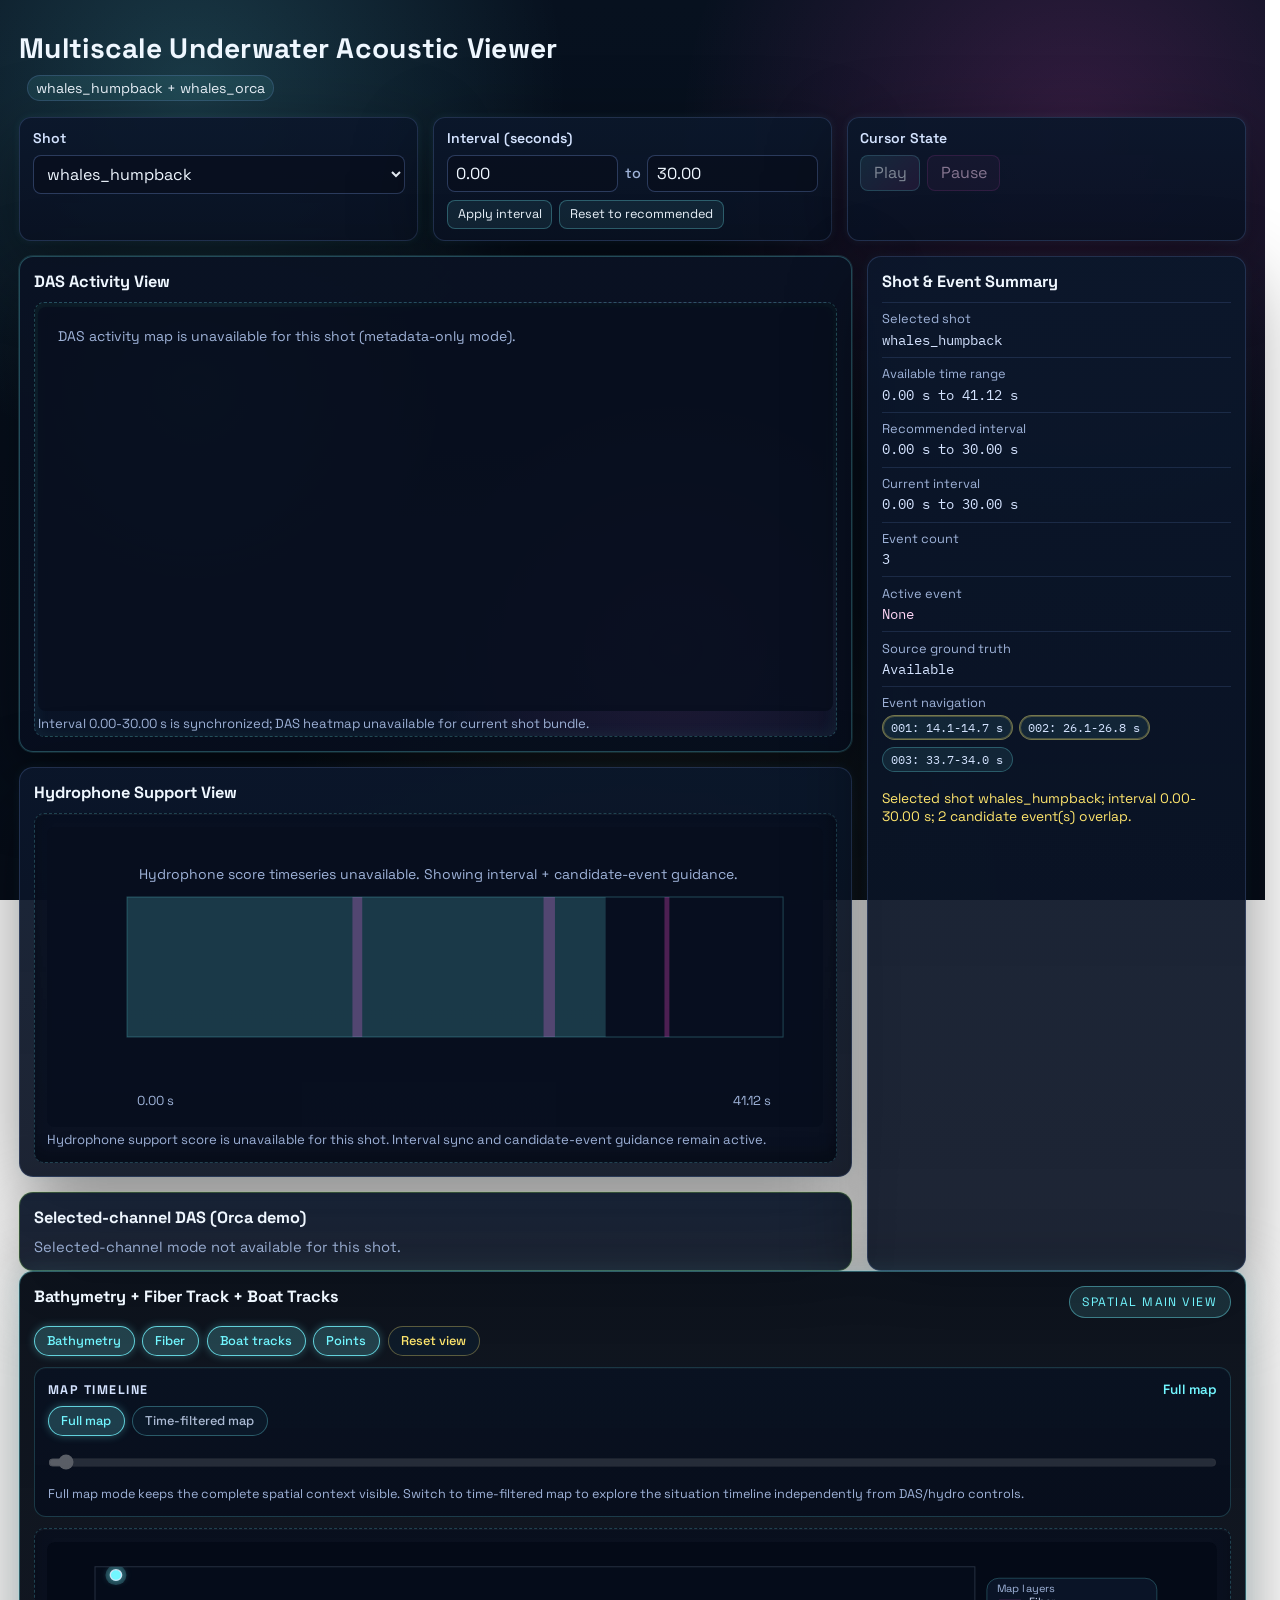
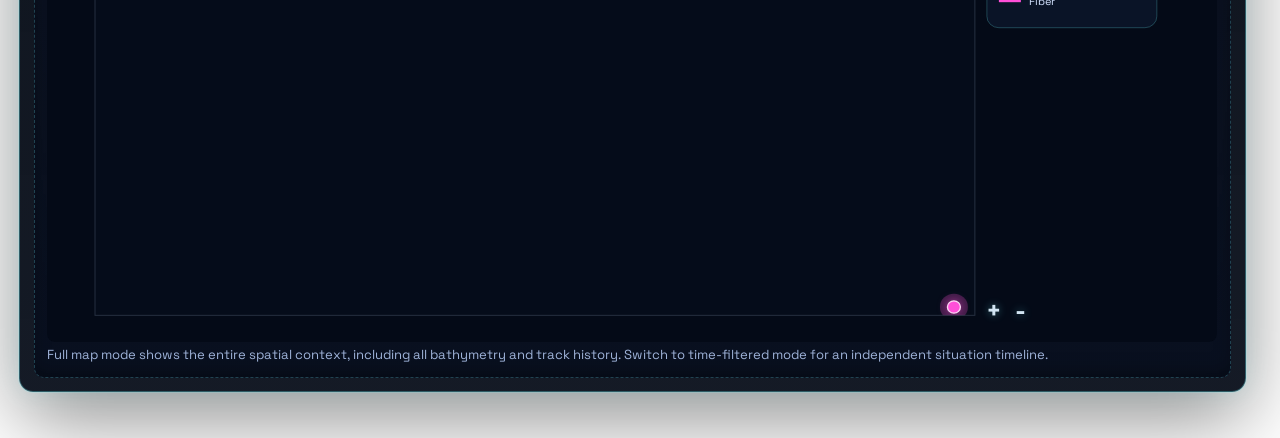
==== site/index.html @ 58e2375d "fixing bugs" ====
<!DOCTYPE html>
<html lang="en">
  <head>
    <meta charset="utf-8" />
    <meta name="viewport" content="width=device-width, initial-scale=1" />
    <title>DASLakeZurich Whales MVP Viewer Skeleton</title>
    <link rel="preconnect" href="https://fonts.googleapis.com" />
    <link rel="preconnect" href="https://fonts.gstatic.com" crossorigin />
    <link
      href="https://fonts.googleapis.com/css2?family=Space+Grotesk:wght@400;500;700&family=IBM+Plex+Mono:wght@400;500&display=swap"
      rel="stylesheet"
    />
    <link rel="stylesheet" href="styles.css" />
  </head>
  <body>
    <div class="bg-orb orb-a"></div>
    <div class="bg-orb orb-b"></div>

    <header class="page-header">
      <h1>Multiscale Underwater Acoustic Viewer</h1>
      <p>
        <span class="subset-pill">whales_humpback + whales_orca</span>
      </p>
    </header>

    <main class="app-shell">
      <section class="control-bar" aria-label="Viewer controls">
        <div class="control-group">
          <label for="shot-select">Shot</label>
          <select id="shot-select" aria-label="Select shot"></select>
        </div>

        <div class="control-group interval-group">
          <label>Interval (seconds)</label>
          <div class="interval-inputs">
            <label for="interval-start" class="sr-only">Interval start</label>
            <input id="interval-start" type="number" step="0.1" min="0" placeholder="Start" />
            <span>to</span>
            <label for="interval-end" class="sr-only">Interval end</label>
            <input id="interval-end" type="number" step="0.1" min="0" placeholder="End" />
          </div>
          <div class="interval-actions">
            <button id="interval-apply" type="button">Apply interval</button>
            <button id="interval-reset" type="button">Reset to recommended</button>
          </div>
        </div>

        <div class="control-group playback-group">
          <label>Cursor State</label>
          <div class="playback-controls">
            <button id="play-btn" type="button">Play</button>
            <button id="pause-btn" type="button">Pause</button>
            <span id="playback-status" class="playback-status">Idle</span>
          </div>
        </div>
      </section>

      <section class="layout-grid" aria-label="Main visualization layout">
        <article class="panel panel-das" aria-labelledby="das-heading">
          <h2 id="das-heading">DAS Activity View</h2>
          <div id="das-view" class="panel-placeholder">
            <canvas id="das-canvas" width="1200" height="420" aria-label="DAS activity heatmap"></canvas>
            <p id="das-caption" class="panel-caption">Waiting for DAS activity data...</p>
          </div>
        </article>

        <article class="panel panel-hydro" aria-labelledby="hydro-heading">
          <h2 id="hydro-heading">Hydrophone Support View</h2>
          <div id="hydrophone-view" class="panel-placeholder">
            <svg id="hydro-svg" viewBox="0 0 1200 300" preserveAspectRatio="none" aria-label="Hydrophone support score"></svg>
            <p id="hydro-caption" class="panel-caption">Waiting for hydrophone support score...</p>
          </div>
        </article>

        <article class="panel panel-selected-channel" aria-labelledby="selch-heading">
          <h2 id="selch-heading">Selected-channel DAS (Orca demo)</h2>
          <p id="selch-unavailable" class="selch-unavailable" hidden>Selected-channel mode not available for this shot.</p>
          <div id="selch-content" class="selch-content">
            <div id="selch-channel-wrap" class="selch-channel-wrap" hidden>
              <label for="selch-channel-select" class="selch-channel-label">Preview column</label>
              <select id="selch-channel-select" aria-label="Orca DAS preview column"></select>
            </div>
            <p id="selch-subtitle" class="selch-subtitle"></p>
            <p class="selch-disclaimer">Band-pass trace is DAS support only — not whale probability.</p>
            <div class="selch-canvases">
              <div class="selch-block">
                <span class="selch-label">Spectrogram (native-rate STFT, dB)</span>
                <canvas id="selch-spec-canvas" width="1200" height="240" aria-label="Selected channel spectrogram"></canvas>
              </div>
              <div class="selch-block">
                <span class="selch-label">Band-pass support score + threshold</span>
                <canvas id="selch-band-canvas" width="1200" height="120" aria-label="Band-pass support score"></canvas>
              </div>
              <div class="selch-block">
                <span class="selch-label">Waveform (median-centered)</span>
                <canvas id="selch-wave-canvas" width="1200" height="100" aria-label="Selected channel waveform"></canvas>
              </div>
            </div>
            <p id="selch-caption" class="panel-caption">Waiting for selected-channel bundle...</p>
          </div>
        </article>

      <aside class="panel panel-sidebar" aria-labelledby="meta-heading">
        <h2 id="meta-heading">Shot & Event Summary</h2>
        <dl class="meta-list">
          <div>
            <dt>Selected shot</dt>
            <dd id="meta-shot">-</dd>
          </div>
          <div>
            <dt>Available time range</dt>
            <dd id="meta-time-range">-</dd>
          </div>
          <div>
            <dt>Recommended interval</dt>
            <dd id="meta-recommended">-</dd>
          </div>
          <div>
            <dt>Current interval</dt>
            <dd id="meta-current-interval">-</dd>
          </div>
          <div>
            <dt>Event count</dt>
            <dd id="meta-event-count">-</dd>
          </div>
          <div>
            <dt>Active event</dt>
            <dd id="meta-active-event">None</dd>
          </div>
          <div>
            <dt>Source ground truth</dt>
            <dd id="meta-ground-truth">-</dd>
          </div>
          <div>
            <dt>Event navigation</dt>
            <dd>
              <div id="event-nav" class="event-nav"></div>
            </dd>
          </div>
        </dl>
        <p id="data-status" class="data-status">
          Loading viewer metadata...
        </p>
      </aside>
    </section>

    <section class="layout-grid map-section" aria-label="Spatial context">
      <article class="panel panel-map" aria-labelledby="map-heading">
        <div class="map-head">
          <div>
            <h2 id="map-heading">Bathymetry + Fiber Track + Boat Tracks</h2>
          </div>
          <span class="map-badge">Spatial Main View</span>
        </div>
        <div class="map-controls" id="map-controls">
          <button class="map-toggle" data-layer="bathymetry" type="button" aria-pressed="true" title="Toggle bathymetry layer">Bathymetry</button>
          <button class="map-toggle" data-layer="fiber" type="button" aria-pressed="true" title="Toggle fiber track">Fiber</button>
          <button class="map-toggle" data-layer="tracks" type="button" aria-pressed="true" title="Toggle boat tracks">Boat tracks</button>
          <button class="map-toggle" data-layer="points" type="button" aria-pressed="true" title="Toggle recorder/source points">Points</button>
          <button class="map-toggle map-toggle-reset" data-action="reset-view" type="button" title="Reset map view">Reset view</button>
        </div>
        <div class="map-time-controls" id="map-time-controls">
          <div class="map-time-head">
            <span class="map-time-label">Map timeline</span>
            <span id="map-time-value" class="map-time-value">Full map</span>
          </div>
          <div class="map-time-buttons">
            <button id="map-mode-full" class="map-toggle" type="button" aria-pressed="true" title="Show the full spatial context">Full map</button>
            <button id="map-mode-time" class="map-toggle" type="button" aria-pressed="false" title="Filter the map by the situation timeline">Time-filtered map</button>
            <button id="map-time-play" class="map-toggle map-toggle-play" type="button" aria-pressed="false" title="Play or pause map timeline">Play timeline</button>
          </div>
          <div class="map-time-slider-row">
            <input id="map-time-slider" type="range" min="0" max="1" step="0.1" value="0" aria-label="Map timeline position" />
          </div>
          <p id="map-time-note" class="map-time-note">Full map mode keeps the complete spatial context visible. Switch to time-filtered map to explore the situation timeline independently from DAS/hydro controls.</p>
        </div>
        <div id="map-view" class="panel-placeholder">
          <div class="map-canvas-wrap">
            <svg id="map-svg" viewBox="0 0 1200 500" preserveAspectRatio="none" aria-label="Spatial context"></svg>
            <div class="map-zoom-controls" aria-label="Map zoom controls">
              <button id="map-zoom-in" class="map-zoom-btn" type="button" title="Zoom in" aria-label="Zoom in">+</button>
              <button id="map-zoom-out" class="map-zoom-btn" type="button" title="Zoom out" aria-label="Zoom out">-</button>
            </div>
          </div>
          <p id="map-caption" class="panel-caption">Waiting for spatial context...</p>
        </div>
      </article>
    </section>
  </main>

  <div id="hover-tooltip" class="hover-tooltip" aria-hidden="true"></div>

  <script src="vendor/fflate.min.js"></script>
  <script src="app.js"></script>
  </body>
</html>
---- site/styles.css ----
:root {
  --bg: #07111f;
  --bg-soft: #0d1830;
  --ink: #eff7ff;
  --ink-dim: #d4e3ff;
  --muted: #9fb3d9;
  --panel-soft: rgba(11, 23, 43, 0.94);
  --panel-das: rgba(10, 18, 35, 0.92);
  --line: rgba(118, 153, 227, 0.22);
  --line-soft: rgba(118, 153, 227, 0.16);
  --purple: #ff4fd8;
  --blue: #72f6ff;
  --cyan: #72f6ff;
  --teal-soft: #9fd8ff;
  --warning: #ffe66d;
  --shadow: 0 26px 80px rgba(0, 0, 0, 0.45);
  --glow-soft: 0 0 8px rgba(255, 79, 216, 0.08);
  --glow-blue: 0 0 8px rgba(114, 246, 255, 0.1);
}

* {
  box-sizing: border-box;
}

html,
body {
  scroll-behavior: smooth;
  height: 100%;
  min-height: 100%;
  margin: 0;
  padding: 0;
  overscroll-behavior-y: none;
  scrollbar-gutter: stable;
  background-color: var(--bg);
  background:
    radial-gradient(circle at 15% 10%, rgba(114, 246, 255, 0.18), transparent 28%),
    radial-gradient(circle at 85% 15%, rgba(255, 79, 216, 0.18), transparent 30%),
    radial-gradient(circle at 50% 100%, rgba(255, 230, 109, 0.08), transparent 34%),
    linear-gradient(180deg, var(--bg) 0%, #060d19 100%);
  background-attachment: fixed;
  background-repeat: no-repeat;
  background-size: cover;
}

body {
  position: relative;
  min-height: 100vh;
  overflow-x: hidden;
  -webkit-overflow-scrolling: touch;
  will-change: scroll-position;
  font-family: "Space Grotesk", "Trebuchet MS", sans-serif;
  color: var(--ink);
  background:
    radial-gradient(circle at 15% 10%, rgba(114, 246, 255, 0.18), transparent 28%),
    radial-gradient(circle at 85% 15%, rgba(255, 79, 216, 0.18), transparent 30%),
    radial-gradient(circle at 50% 100%, rgba(255, 230, 109, 0.08), transparent 34%),
    linear-gradient(180deg, var(--bg) 0%, #060d19 100%);
  background-attachment: fixed;
  background-repeat: no-repeat;
  background-size: cover;
}

.bg-orb {
  display: none;
}

.page-header {
  max-width: 1300px;
  margin: 2rem auto 1rem;
  padding: 0 1.2rem;
}

.page-header h1 {
  margin: 0;
  font-size: clamp(1.5rem, 2.2vw, 2.4rem);
  line-height: 1.15;
  letter-spacing: 0.01em;
}

.page-header p {
  margin: 0.65rem 0 0;
  color: var(--muted);
  font-size: 1rem;
}

.subset-pill {
  display: inline-block;
  margin-left: 0.5rem;
  padding: 0.2rem 0.5rem;
  border-radius: 999px;
  border: 1px solid var(--line);
  color: var(--ink);
  background: rgba(114, 246, 255, 0.09);
  font-size: 0.88rem;
}

.app-shell {
  max-width: 1300px;
  min-height: 100vh;
  margin: 0 auto 1.8rem;
  padding: 0 1.2rem 1rem;
}

.control-bar {
  display: grid;
  grid-template-columns: repeat(3, minmax(0, 1fr));
  gap: 0.9rem;
  margin-bottom: 0.9rem;
}

.control-group {
  background: linear-gradient(180deg, rgba(11, 23, 43, 0.94), rgba(10, 18, 35, 0.92));
  border: 1px solid var(--line);
  border-radius: 12px;
  padding: 0.7rem 0.8rem;
  box-shadow: var(--shadow), 0 0 8px rgba(114, 246, 255, 0.08);
}

.control-group label {
  display: block;
  margin-bottom: 0.45rem;
  color: var(--ink-dim);
  font-size: 0.88rem;
  font-weight: 600;
}

select,
input,
button {
  font: inherit;
}

select,
input {
  width: 100%;
  border: 1px solid rgba(118, 153, 227, 0.32);
  border-radius: 8px;
  padding: 0.45rem 0.55rem;
  background: rgba(8, 15, 31, 0.9);
  color: var(--ink);
}

select:focus,
input:focus,
button:focus-visible {
  outline: none;
  border-color: rgba(114, 246, 255, 0.45);
  box-shadow: 0 0 0 2px rgba(114, 246, 255, 0.1), 0 0 8px rgba(114, 246, 255, 0.1);
}

.interval-inputs {
  display: grid;
  grid-template-columns: 1fr auto 1fr;
  gap: 0.4rem;
  align-items: center;
}

.interval-inputs span {
  color: var(--muted);
  font-size: 0.9rem;
  font-weight: 500;
}

.interval-actions {
  margin-top: 0.48rem;
  display: flex;
  gap: 0.42rem;
  flex-wrap: wrap;
}

.interval-actions button {
  padding: 0.36rem 0.62rem;
  font-size: 0.79rem;
}

.playback-controls {
  display: flex;
  align-items: center;
  gap: 0.45rem;
}

button {
  border: 1px solid rgba(114, 246, 255, 0.28);
  border-radius: 8px;
  background: rgba(114, 246, 255, 0.08);
  color: var(--ink);
  padding: 0.43rem 0.78rem;
  cursor: pointer;
  transition: background-color 0.15s ease, border-color 0.15s ease, box-shadow 0.15s ease;
  transform: translateZ(0);
}

#play-btn {
  background: linear-gradient(135deg, rgba(114, 246, 255, 0.18), rgba(255, 79, 216, 0.16));
  border-color: rgba(114, 246, 255, 0.35);
  color: var(--ink);
}

#play-btn:hover {
  background: linear-gradient(135deg, rgba(114, 246, 255, 0.26), rgba(255, 79, 216, 0.2));
  border-color: rgba(114, 246, 255, 0.48);
  box-shadow: 0 0 8px rgba(114, 246, 255, 0.14);
}

#pause-btn {
  background: rgba(255, 79, 216, 0.08);
  border-color: rgba(255, 79, 216, 0.24);
  color: #ffd6f7;
}

#pause-btn:hover {
  background: rgba(255, 79, 216, 0.14);
  border-color: rgba(255, 79, 216, 0.34);
}

button:disabled {
  cursor: not-allowed;
  opacity: 0.5;
}

.playback-status {
  margin-left: 0.25rem;
  color: var(--muted);
  font-weight: 600;
  font-size: 0.88rem;
}

.layout-grid {
  display: grid;
  gap: 0.95rem;
  grid-template-columns: minmax(0, 2.2fr) minmax(0, 1fr);
  grid-template-rows: auto auto auto;
  grid-template-areas:
    "das sidebar"
    "hydro sidebar"
    "selch sidebar";
}

.panel {
  border: 1px solid var(--line);
  border-radius: 14px;
  background: linear-gradient(180deg, rgba(11, 23, 43, 0.94), rgba(10, 18, 35, 0.92));
  box-shadow: var(--shadow), 0 0 12px rgba(114, 246, 255, 0.06);
  padding: 0.85rem;
  contain: paint;
}

.panel h2 {
  margin: 0;
  font-size: 1.02rem;
  font-weight: 700;
  color: var(--ink);
}

.panel-placeholder {
  margin-top: 0.65rem;
  border: 1px dashed rgba(114, 246, 255, 0.22);
  border-radius: 10px;
  background:
    linear-gradient(180deg, rgba(8, 15, 31, 0.72), rgba(8, 15, 31, 0.85));
  box-shadow: inset 0 1px 0 rgba(239, 247, 255, 0.04), inset 0 -8px 16px rgba(0, 0, 0, 0.25);
  min-height: 140px;
  padding: 0.8rem;
  color: var(--muted);
}

.panel-placeholder canvas,
.panel-placeholder svg {
  display: block;
  width: 100%;
  border-radius: 8px;
  transform: translateZ(0);
}

#das-canvas,
#hydro-svg {
  cursor: crosshair;
}

#das-canvas {
  min-height: 280px;
}

#hydro-svg {
  min-height: 200px;
}

#map-svg {
  position: relative;
  z-index: 1;
  min-height: 400px;
  height: 560px;
  cursor: grab;
  touch-action: none;
  overflow: hidden;
}

#map-view {
  position: relative;
}

.map-canvas-wrap {
  position: relative;
  overflow: hidden;
  border-radius: 8px;
}

#map-svg [data-tooltip-title] {
  transition: filter 120ms ease, stroke-width 120ms ease, r 120ms ease, opacity 120ms ease;
}

#map-svg .map-interactive-line,
#map-svg .map-interactive-point {
  cursor: pointer;
}

#map-svg .map-interactive-line.is-hovered {
  stroke-width: 2.5 !important;
  opacity: 1;
  filter: brightness(1.12);
}

#map-svg .map-interactive-point.is-hovered {
  filter: brightness(1.18) drop-shadow(0 0 5px rgba(190, 236, 255, 0.36));
}

#map-svg .map-point-boatcue {
  transform-box: fill-box;
  transform-origin: center;
  animation: boat-point-pulse 1.35s ease-in-out infinite;
}

#map-svg .map-point-recorder {
  filter: drop-shadow(0 0 4px rgba(114, 246, 255, 0.55));
}

#map-svg .map-point-source {
  filter: drop-shadow(0 0 5px rgba(255, 79, 216, 0.56));
}

#map-svg .map-point-boatcue {
  filter: drop-shadow(0 0 5px rgba(226, 236, 255, 0.5));
}

#map-svg .map-point-selected-channel {
  filter: drop-shadow(0 0 6px rgba(114, 246, 255, 0.72));
}


@keyframes boat-point-pulse {
  0% {
    opacity: 0.8;
    transform: scale(0.94);
    filter: drop-shadow(0 0 0 rgba(255, 255, 255, 0));
  }
  50% {
    opacity: 1;
    transform: scale(1.08);
    filter: drop-shadow(0 0 4px rgba(226, 236, 255, 0.34));
  }
  100% {
    opacity: 0.84;
    transform: scale(0.95);
    filter: drop-shadow(0 0 0 rgba(255, 255, 255, 0));
  }
}

.map-controls {
  display: flex;
  gap: 0.48rem;
  flex-wrap: wrap;
  margin: 0.5rem 0 0.7rem;
}

.map-toggle {
  padding: 0.34rem 0.78rem;
  border: 1px solid rgba(114, 246, 255, 0.3);
  border-radius: 999px;
  background: rgba(14, 31, 48, 0.64);
  color: rgba(212, 227, 255, 0.8);
  font-size: 0.8rem;
  font-weight: 500;
  cursor: pointer;
  transition: background-color 260ms cubic-bezier(0.22, 1, 0.36, 1),
              border-color 260ms cubic-bezier(0.22, 1, 0.36, 1),
              color 260ms cubic-bezier(0.22, 1, 0.36, 1),
              box-shadow 320ms cubic-bezier(0.22, 1, 0.36, 1),
              transform 170ms cubic-bezier(0.22, 1, 0.36, 1);
  will-change: transform, box-shadow;
}

.map-toggle:hover {
  background: rgba(114, 246, 255, 0.15);
  border-color: rgba(114, 246, 255, 0.6);
  box-shadow: 0 0 10px rgba(114, 246, 255, 0.16);
}

.map-toggle[aria-pressed="true"] {
  background: rgba(114, 246, 255, 0.2);
  border-color: rgba(114, 246, 255, 0.8);
  color: #72f6ff;
  box-shadow: 0 0 8px rgba(114, 246, 255, 0.3);
}

.map-toggle:active {
  transform: translateY(0.5px) scale(0.992);
}

.map-toggle-reset {
  border-color: rgba(255, 230, 109, 0.32);
  color: #ffe66d;
}

.map-toggle-reset:hover {
  border-color: rgba(255, 230, 109, 0.55);
  background: rgba(255, 230, 109, 0.12);
}

.map-toggle-play {
  border-color: rgba(156, 255, 87, 0.45);
  color: #d5ffc1;
  background: rgba(156, 255, 87, 0.08);
}

.map-toggle-play:hover {
  border-color: rgba(156, 255, 87, 0.66);
  background: rgba(156, 255, 87, 0.14);
  box-shadow: 0 0 10px rgba(156, 255, 87, 0.16);
}

.map-toggle-play[aria-pressed="true"] {
  border-color: rgba(156, 255, 87, 0.84);
  background: rgba(156, 255, 87, 0.2);
  color: #9cff57;
  box-shadow: 0 0 10px rgba(156, 255, 87, 0.28);
}

.map-time-controls {
  margin: 0.6rem 0 0.7rem;
  padding: 0.78rem 0.82rem 0.72rem;
  border: 1px solid rgba(114, 246, 255, 0.18);
  border-radius: 12px;
  background:
    linear-gradient(180deg, rgba(9, 18, 34, 0.88), rgba(8, 15, 29, 0.94));
  box-shadow: inset 0 1px 0 rgba(239, 247, 255, 0.03);
}

.map-time-head {
  display: flex;
  justify-content: space-between;
  align-items: baseline;
  gap: 0.6rem;
  margin-bottom: 0.55rem;
}

.map-time-label {
  color: var(--ink-dim);
  font-size: 0.78rem;
  font-weight: 700;
  letter-spacing: 0.12em;
  text-transform: uppercase;
}

.map-time-value {
  color: #72f6ff;
  font-size: 0.84rem;
  font-weight: 600;
}

.map-time-buttons {
  display: flex;
  flex-wrap: wrap;
  gap: 0.48rem;
  margin-bottom: 0.55rem;
}

.map-time-slider-row {
  display: flex;
  align-items: center;
}

#map-time-slider {
  width: 100%;
  margin: 0.08rem 0 0;
  accent-color: #72f6ff;
}

#map-time-slider:disabled {
  cursor: not-allowed;
  opacity: 0.42;
}

.map-time-note {
  margin: 0.48rem 0 0;
  color: var(--muted);
  font-size: 0.79rem;
  line-height: 1.42;
}

.map-zoom-controls {
  position: absolute;
  right: calc(100% - var(--map-legend-right, 100%) + 7.8rem);
  bottom: 1.2rem;
  z-index: 5;
  display: flex;
  flex-direction: row;
  align-items: center;
  gap: 0.08rem;
  margin: 0;
}

.map-zoom-btn {
  display: inline-flex;
  align-items: center;
  justify-content: center;
  width: 1.55rem;
  min-width: 1.55rem;
  height: 1.55rem;
  border: 0;
  background: transparent;
  color: rgba(223, 241, 255, 0.94);
  font-size: 1.58rem;
  font-weight: 700;
  line-height: 1;
  cursor: pointer;
  padding: 0;
  text-shadow: 0 0 8px rgba(114, 246, 255, 0.42);
  transition: color 140ms ease, transform 120ms ease, text-shadow 140ms ease;
}

.map-zoom-btn:hover {
  color: #72f6ff;
  text-shadow: 0 0 10px rgba(114, 246, 255, 0.66);
}

.map-zoom-btn:active {
  transform: scale(0.92);
}

.map-zoom-btn:focus-visible {
  outline: 1px dashed rgba(114, 246, 255, 0.7);
  outline-offset: 3px;
}

.panel-caption {
  margin: 0.28rem 0 0;
  color: var(--muted);
  font-size: 0.82rem;
  line-height: 1.35;
}

.hover-tooltip {
  position: fixed;
  z-index: 20;
  min-width: 180px;
  max-width: 260px;
  padding: 0.65rem 0.75rem;
  border-radius: 12px;
  border: 1px solid rgba(114, 246, 255, 0.28);
  background: rgba(7, 17, 31, 0.96);
  color: var(--ink);
  box-shadow: var(--shadow);
  pointer-events: none;
  opacity: 0;
  transform: translateY(4px);
  transition: opacity 120ms ease, transform 120ms ease;
}

.hover-tooltip.visible {
  opacity: 1;
  transform: translateY(0);
}

.hover-tooltip .title {
  margin: 0 0 0.35rem;
  color: var(--blue);
  font-size: 0.72rem;
  letter-spacing: 0.12em;
  text-transform: uppercase;
}

.hover-tooltip .body {
  margin: 0;
  color: var(--ink-dim);
  font-size: 0.82rem;
  line-height: 1.4;
  letter-spacing: 0.01em;
}

.panel-das {
  grid-area: das;
  display: flex;
  flex-direction: column;
  height: 100%;
  background: linear-gradient(180deg, rgba(10, 18, 35, 0.95), rgba(8, 15, 31, 0.95));
  border-color: rgba(114, 246, 255, 0.26);
  box-shadow: 0 0 0 1px rgba(114, 246, 255, 0.12), var(--shadow);
}

.panel-das h2 {
  color: var(--ink);
}

.panel-das .panel-placeholder {
  margin-top: 0.65rem;
  flex: 1;
  display: flex;
  flex-direction: column;
  border-color: rgba(114, 246, 255, 0.26);
  background:
    radial-gradient(circle at 20% 20%, rgba(114, 246, 255, 0.09), transparent 34%),
    radial-gradient(circle at 80% 80%, rgba(255, 79, 216, 0.09), transparent 34%),
    linear-gradient(180deg, #050c18 0%, #0b1528 100%);
  color: var(--ink-dim);
  box-shadow: inset 0 0 16px rgba(114, 246, 255, 0.08);
  padding: 0.22rem;
  min-height: 0;
}

#das-canvas {
  display: block;
  width: 100%;
  flex: none;
  min-height: 280px;
  height: 404px;
}

#hydro-svg {
  height: 300px;
}

#map-svg {
  height: 320px;
}

.panel-hydro {
  grid-area: hydro;
  background: linear-gradient(180deg, rgba(11, 23, 43, 0.94), rgba(10, 18, 35, 0.92));
}

.panel-selected-channel {
  grid-area: selch;
  background: linear-gradient(180deg, rgba(11, 23, 43, 0.94), rgba(10, 18, 35, 0.92));
  border-color: rgba(156, 255, 87, 0.22);
  box-shadow: 0 0 0 1px rgba(156, 255, 87, 0.1), var(--shadow);
}

.panel-selected-channel h2 {
  color: var(--ink);
}

.selch-unavailable {
  margin: 0.65rem 0 0;
  color: var(--muted);
  font-size: 0.92rem;
}

.selch-subtitle {
  margin: 0.35rem 0 0.25rem;
  color: var(--ink-dim);
  font-size: 0.86rem;
  line-height: 1.35;
}

.selch-disclaimer {
  margin: 0 0 0.5rem;
  color: var(--warning);
  font-size: 0.78rem;
  line-height: 1.35;
}

.selch-channel-wrap {
  display: flex;
  flex-wrap: wrap;
  align-items: center;
  gap: 0.5rem 0.75rem;
  margin: 0 0 0.45rem;
}

.selch-channel-label {
  font-size: 0.8rem;
  color: var(--muted);
  font-weight: 600;
}

#selch-channel-select {
  min-width: 11rem;
  padding: 0.35rem 0.5rem;
  border-radius: 8px;
  border: 1px solid rgba(114, 246, 255, 0.28);
  background: rgba(8, 15, 31, 0.85);
  color: var(--ink);
  font-family: inherit;
  font-size: 0.88rem;
}

.selch-canvases {
  display: flex;
  flex-direction: column;
  gap: 0.55rem;
  margin-top: 0.35rem;
}

.selch-block {
  display: flex;
  flex-direction: column;
  gap: 0.25rem;
}

.selch-label {
  font-size: 0.72rem;
  text-transform: uppercase;
  letter-spacing: 0.1em;
  color: var(--muted);
}

#selch-spec-canvas,
#selch-band-canvas,
#selch-wave-canvas {
  display: block;
  width: 100%;
  border-radius: 8px;
  cursor: crosshair;
  background: rgba(8, 15, 31, 0.55);
}

#selch-spec-canvas {
  min-height: 200px;
  height: 240px;
}

#selch-band-canvas {
  min-height: 100px;
  height: 120px;
}

#selch-wave-canvas {
  min-height: 80px;
  height: 100px;
}

.map-section {
  grid-column: 1 / -1;
  grid-template-columns: 1fr;
  grid-template-areas: "map";
}

.panel-map {
  grid-area: map;
  background: linear-gradient(180deg, rgba(4, 10, 20, 0.96), rgba(6, 12, 24, 0.94));
  border-color: rgba(114, 246, 255, 0.32);
  box-shadow: 0 0 0 1px rgba(114, 246, 255, 0.16), 
              0 0 24px rgba(114, 246, 255, 0.12),
              var(--shadow);
}

.map-head {
  display: flex;
  justify-content: space-between;
  align-items: flex-start;
  gap: 0.8rem;
}

.panel-map h2 {
  margin: 0;
}

.map-subtitle {
  margin: 0.35rem 0 0;
  color: var(--muted);
  font-size: 0.9rem;
}

.map-badge {
  align-self: center;
  font-size: 0.76rem;
  text-transform: uppercase;
  letter-spacing: 0.12em;
  color: #72f6ff;
  border: 1px solid rgba(114, 246, 255, 0.4);
  border-radius: 999px;
  padding: 0.45rem 0.8rem;
  background: rgba(114, 246, 255, 0.12);
}

.map-caption-secondary {
  margin: 0.42rem 0 0;
  color: var(--muted);
  font-size: 0.82rem;
  line-height: 1.35;
}

.panel-sidebar {
  grid-area: sidebar;
  background: linear-gradient(180deg, rgba(11, 23, 43, 0.94), rgba(10, 18, 35, 0.92));
}

.meta-list {
  margin: 0.65rem 0 0;
}

.meta-list > div {
  border-top: 1px solid var(--line-soft);
  padding: 0.45rem 0;
}

.meta-list dt {
  color: var(--muted);
  font-size: 0.8rem;
  margin-bottom: 0.22rem;
}

.meta-list dd {
  margin: 0;
  font-family: "IBM Plex Mono", monospace;
  font-size: 0.88rem;
  line-height: 1.35;
  color: var(--ink-dim);
}

#meta-active-event {
  color: #ffd6f7;
}

.placeholder-note {
  color: var(--muted);
  font-family: "Space Grotesk", "Trebuchet MS", sans-serif;
}

.event-nav {
  display: flex;
  flex-wrap: wrap;
  gap: 0.4rem;
  margin-top: 0.15rem;
}

.event-chip {
  border: 1px solid rgba(114, 246, 255, 0.26);
  border-radius: 999px;
  background: rgba(114, 246, 255, 0.08);
  color: var(--ink-dim);
  font-family: "IBM Plex Mono", monospace;
  font-size: 0.75rem;
  padding: 0.22rem 0.52rem;
  cursor: pointer;
  transition: transform 120ms ease, border-color 120ms ease, background-color 120ms ease;
  will-change: transform;
}

.event-chip:hover {
  border-color: rgba(114, 246, 255, 0.5);
  transform: translateY(-1px);
  background: rgba(114, 246, 255, 0.12);
}

.event-chip.active {
  background: rgba(255, 79, 216, 0.14);
  border-color: rgba(255, 79, 216, 0.42);
  color: #ffd6f7;
}

.event-chip.in-interval {
  border-color: rgba(255, 230, 109, 0.42);
  box-shadow: inset 0 0 0 1px rgba(255, 230, 109, 0.24);
}

.data-status {
  margin: 0.65rem 0 0;
  color: var(--warning);
  font-size: 0.86rem;
}

.sr-only {
  position: absolute;
  width: 1px;
  height: 1px;
  padding: 0;
  margin: -1px;
  overflow: hidden;
  clip: rect(0, 0, 0, 0);
  white-space: nowrap;
  border: 0;
}

@media (max-width: 980px) {
  .control-bar {
    grid-template-columns: 1fr;
  }

  .layout-grid {
    grid-template-columns: 1fr;
    grid-template-areas:
      "das"
      "hydro"
      "selch"
      "sidebar";
  }

  .map-section {
    grid-template-columns: 1fr;
    grid-template-areas: "map";
  }

  .panel-das .panel-placeholder {
    min-height: 240px;
  }

  #das-canvas {
    height: 320px;
  }

  #hydro-svg,
  #map-svg {
    height: 300px;
  }

  .map-head {
    flex-direction: column;
    align-items: flex-start;
  }

  .map-time-head {
    flex-direction: column;
    align-items: flex-start;
  }

  .playback-controls {
    flex-wrap: wrap;
  }
}
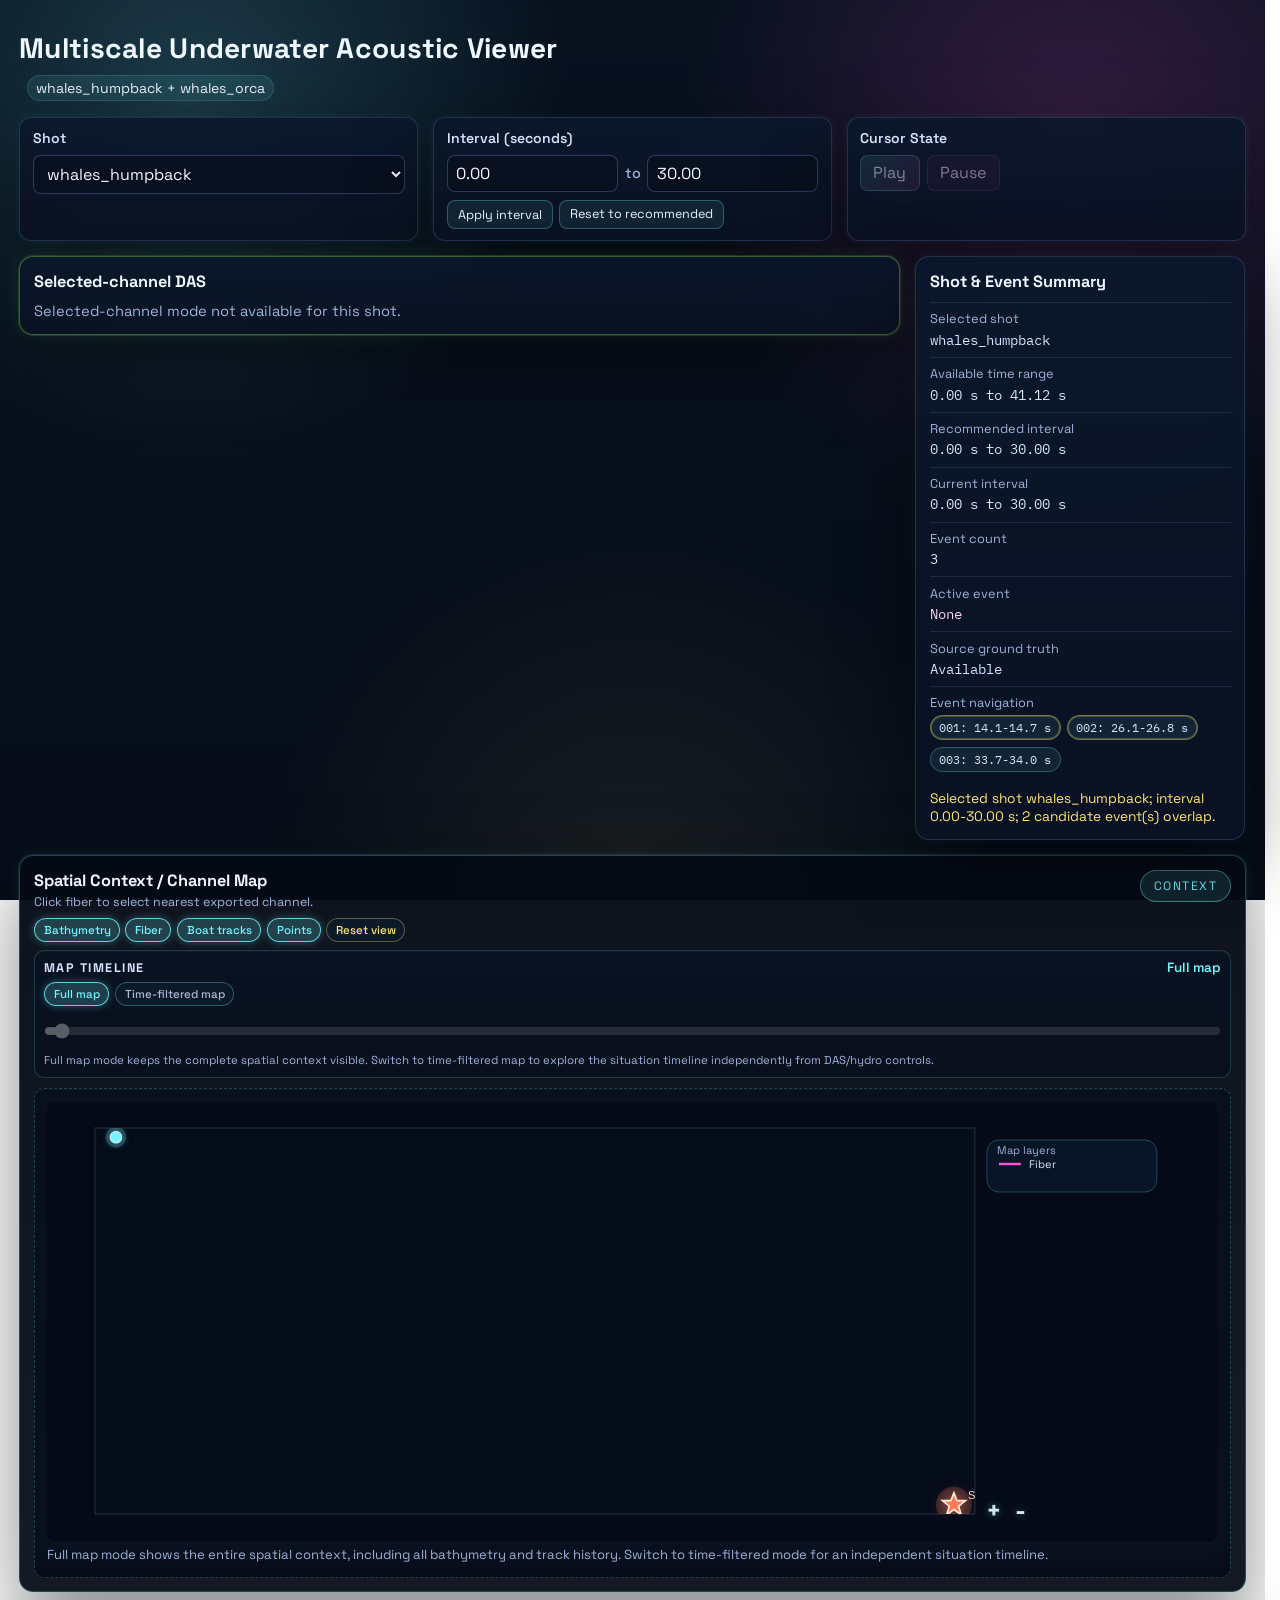
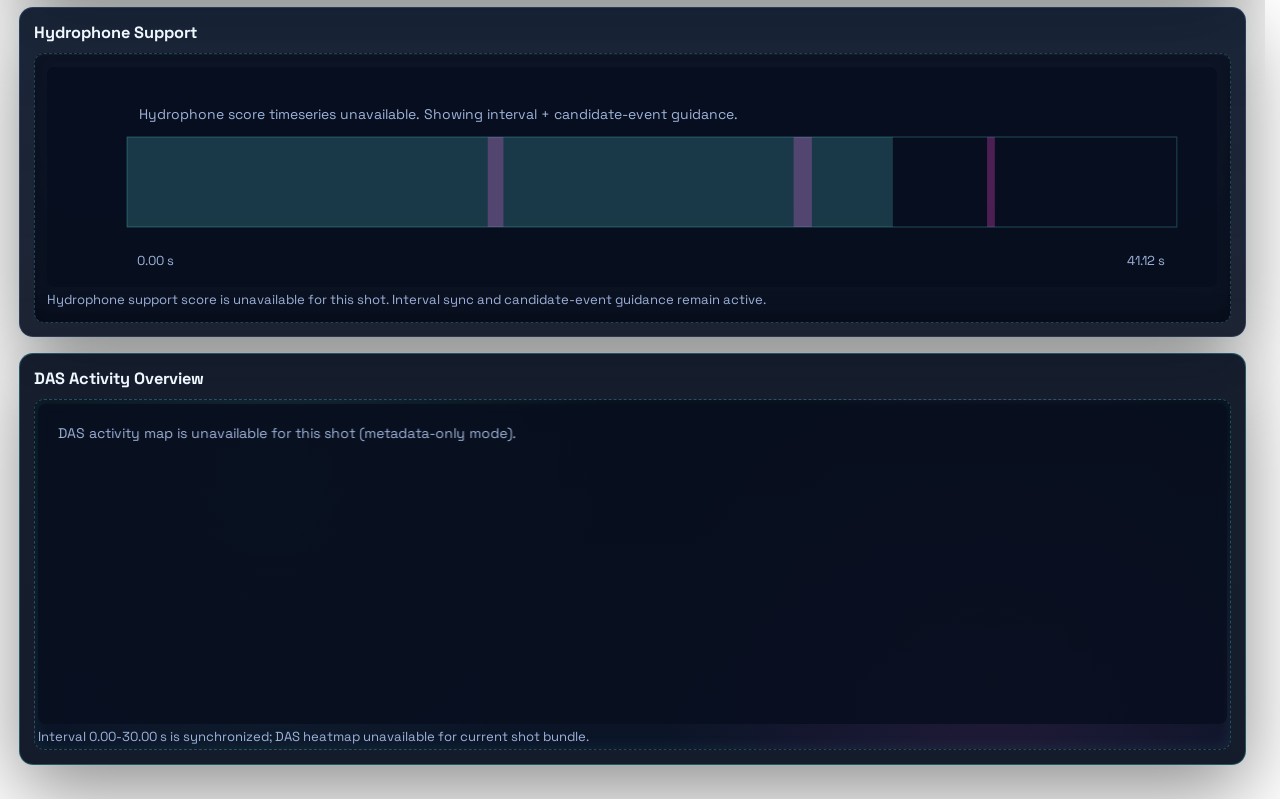
==== commit 1975492e: "feat(map-ui): add interactive fiber channel selection" ====
--- a/site/index.html
+++ b/site/index.html
@@ -56,32 +56,19 @@
       </section>
 
       <section class="layout-grid" aria-label="Main visualization layout">
-        <article class="panel panel-das" aria-labelledby="das-heading">
-          <h2 id="das-heading">DAS Activity View</h2>
-          <div id="das-view" class="panel-placeholder">
-            <canvas id="das-canvas" width="1200" height="420" aria-label="DAS activity heatmap"></canvas>
-            <p id="das-caption" class="panel-caption">Waiting for DAS activity data...</p>
-          </div>
-        </article>
-
-        <article class="panel panel-hydro" aria-labelledby="hydro-heading">
-          <h2 id="hydro-heading">Hydrophone Support View</h2>
-          <div id="hydrophone-view" class="panel-placeholder">
-            <svg id="hydro-svg" viewBox="0 0 1200 300" preserveAspectRatio="none" aria-label="Hydrophone support score"></svg>
-            <p id="hydro-caption" class="panel-caption">Waiting for hydrophone support score...</p>
-          </div>
-        </article>
-
         <article class="panel panel-selected-channel" aria-labelledby="selch-heading">
-          <h2 id="selch-heading">Selected-channel DAS (Orca demo)</h2>
+          <h2 id="selch-heading">Selected-channel DAS</h2>
           <p id="selch-unavailable" class="selch-unavailable" hidden>Selected-channel mode not available for this shot.</p>
           <div id="selch-content" class="selch-content">
             <div id="selch-channel-wrap" class="selch-channel-wrap" hidden>
               <label for="selch-channel-select" class="selch-channel-label">Preview column</label>
-              <select id="selch-channel-select" aria-label="Orca DAS preview column"></select>
+              <select id="selch-channel-select" aria-label="DAS preview column"></select>
             </div>
             <p id="selch-subtitle" class="selch-subtitle"></p>
-            <p class="selch-disclaimer">Band-pass trace is DAS support only — not whale probability.</p>
+            <p class="selch-disclaimer">
+              This panel shows one DAS channel. Bright spectrogram streaks and green pulse bars are channel-level DAS pulses.
+              Hydrophone candidate intervals are shown as purple regions.
+            </p>
             <div class="selch-canvases">
               <div class="selch-block">
                 <span class="selch-label">Spectrogram (native-rate STFT, dB)</span>
@@ -91,6 +78,10 @@
                 <span class="selch-label">Band-pass support score + threshold</span>
                 <canvas id="selch-band-canvas" width="1200" height="120" aria-label="Band-pass support score"></canvas>
               </div>
+              <div class="selch-block selch-pulse-block">
+                <span class="selch-label">DAS signal-present timeline</span>
+                <canvas id="selch-pulse-canvas" width="1200" height="56" aria-label="DAS signal-present timeline"></canvas>
+              </div>
               <div class="selch-block">
                 <span class="selch-label">Waveform (median-centered)</span>
                 <canvas id="selch-wave-canvas" width="1200" height="100" aria-label="Selected channel waveform"></canvas>
@@ -100,92 +91,107 @@
           </div>
         </article>
 
-      <aside class="panel panel-sidebar" aria-labelledby="meta-heading">
-        <h2 id="meta-heading">Shot & Event Summary</h2>
-        <dl class="meta-list">
-          <div>
-            <dt>Selected shot</dt>
-            <dd id="meta-shot">-</dd>
-          </div>
-          <div>
-            <dt>Available time range</dt>
-            <dd id="meta-time-range">-</dd>
-          </div>
-          <div>
-            <dt>Recommended interval</dt>
-            <dd id="meta-recommended">-</dd>
-          </div>
-          <div>
-            <dt>Current interval</dt>
-            <dd id="meta-current-interval">-</dd>
-          </div>
-          <div>
-            <dt>Event count</dt>
-            <dd id="meta-event-count">-</dd>
-          </div>
-          <div>
-            <dt>Active event</dt>
-            <dd id="meta-active-event">None</dd>
-          </div>
-          <div>
-            <dt>Source ground truth</dt>
-            <dd id="meta-ground-truth">-</dd>
-          </div>
-          <div>
-            <dt>Event navigation</dt>
-            <dd>
-              <div id="event-nav" class="event-nav"></div>
-            </dd>
-          </div>
-        </dl>
-        <p id="data-status" class="data-status">
-          Loading viewer metadata...
-        </p>
-      </aside>
-    </section>
-
-    <section class="layout-grid map-section" aria-label="Spatial context">
-      <article class="panel panel-map" aria-labelledby="map-heading">
-        <div class="map-head">
-          <div>
-            <h2 id="map-heading">Bathymetry + Fiber Track + Boat Tracks</h2>
-          </div>
-          <span class="map-badge">Spatial Main View</span>
-        </div>
-        <div class="map-controls" id="map-controls">
-          <button class="map-toggle" data-layer="bathymetry" type="button" aria-pressed="true" title="Toggle bathymetry layer">Bathymetry</button>
-          <button class="map-toggle" data-layer="fiber" type="button" aria-pressed="true" title="Toggle fiber track">Fiber</button>
-          <button class="map-toggle" data-layer="tracks" type="button" aria-pressed="true" title="Toggle boat tracks">Boat tracks</button>
-          <button class="map-toggle" data-layer="points" type="button" aria-pressed="true" title="Toggle recorder/source points">Points</button>
-          <button class="map-toggle map-toggle-reset" data-action="reset-view" type="button" title="Reset map view">Reset view</button>
-        </div>
-        <div class="map-time-controls" id="map-time-controls">
-          <div class="map-time-head">
-            <span class="map-time-label">Map timeline</span>
-            <span id="map-time-value" class="map-time-value">Full map</span>
-          </div>
-          <div class="map-time-buttons">
-            <button id="map-mode-full" class="map-toggle" type="button" aria-pressed="true" title="Show the full spatial context">Full map</button>
-            <button id="map-mode-time" class="map-toggle" type="button" aria-pressed="false" title="Filter the map by the situation timeline">Time-filtered map</button>
-            <button id="map-time-play" class="map-toggle map-toggle-play" type="button" aria-pressed="false" title="Play or pause map timeline">Play timeline</button>
-          </div>
-          <div class="map-time-slider-row">
-            <input id="map-time-slider" type="range" min="0" max="1" step="0.1" value="0" aria-label="Map timeline position" />
-          </div>
-          <p id="map-time-note" class="map-time-note">Full map mode keeps the complete spatial context visible. Switch to time-filtered map to explore the situation timeline independently from DAS/hydro controls.</p>
-        </div>
-        <div id="map-view" class="panel-placeholder">
-          <div class="map-canvas-wrap">
-            <svg id="map-svg" viewBox="0 0 1200 500" preserveAspectRatio="none" aria-label="Spatial context"></svg>
-            <div class="map-zoom-controls" aria-label="Map zoom controls">
-              <button id="map-zoom-in" class="map-zoom-btn" type="button" title="Zoom in" aria-label="Zoom in">+</button>
-              <button id="map-zoom-out" class="map-zoom-btn" type="button" title="Zoom out" aria-label="Zoom out">-</button>
-            </div>
-          </div>
-          <p id="map-caption" class="panel-caption">Waiting for spatial context...</p>
-        </div>
-      </article>
-    </section>
+        <article class="panel panel-map" aria-labelledby="map-heading">
+          <div class="map-head">
+            <div>
+              <h2 id="map-heading">Spatial Context / Channel Map</h2>
+              <p class="map-subtitle">Click fiber to select nearest exported channel.</p>
+            </div>
+            <span class="map-badge">Context</span>
+          </div>
+          <div class="map-controls" id="map-controls">
+            <button class="map-toggle" data-layer="bathymetry" type="button" aria-pressed="true" title="Toggle bathymetry layer">Bathymetry</button>
+            <button class="map-toggle" data-layer="fiber" type="button" aria-pressed="true" title="Toggle fiber track">Fiber</button>
+            <button class="map-toggle" data-layer="tracks" type="button" aria-pressed="true" title="Toggle boat tracks">Boat tracks</button>
+            <button class="map-toggle" data-layer="points" type="button" aria-pressed="true" title="Toggle recorder/source points">Points</button>
+            <button class="map-toggle map-toggle-reset" data-action="reset-view" type="button" title="Reset map view">Reset view</button>
+          </div>
+          <div class="map-time-controls" id="map-time-controls">
+            <div class="map-time-head">
+              <span class="map-time-label">Map timeline</span>
+              <span id="map-time-value" class="map-time-value">Full map</span>
+            </div>
+            <div class="map-time-buttons">
+              <button id="map-mode-full" class="map-toggle" type="button" aria-pressed="true" title="Show the full spatial context">Full map</button>
+              <button id="map-mode-time" class="map-toggle" type="button" aria-pressed="false" title="Filter the map by the situation timeline">Time-filtered map</button>
+              <button id="map-time-play" class="map-toggle map-toggle-play" type="button" aria-pressed="false" title="Play or pause map timeline">Play timeline</button>
+            </div>
+            <div class="map-time-slider-row">
+              <input id="map-time-slider" type="range" min="0" max="1" step="0.1" value="0" aria-label="Map timeline position" />
+            </div>
+            <p id="map-time-note" class="map-time-note">Full map mode keeps complete spatial context visible.</p>
+          </div>
+          <div id="map-view" class="panel-placeholder">
+            <div class="map-canvas-wrap">
+              <svg id="map-svg" viewBox="0 0 1200 500" preserveAspectRatio="none" aria-label="Spatial context"></svg>
+              <div class="map-zoom-controls" aria-label="Map zoom controls">
+                <button id="map-zoom-in" class="map-zoom-btn" type="button" title="Zoom in" aria-label="Zoom in">+</button>
+                <button id="map-zoom-out" class="map-zoom-btn" type="button" title="Zoom out" aria-label="Zoom out">-</button>
+              </div>
+            </div>
+            <p id="map-caption" class="panel-caption">Waiting for spatial context...</p>
+          </div>
+        </article>
+
+        <article class="panel panel-hydro" aria-labelledby="hydro-heading">
+          <h2 id="hydro-heading">Hydrophone Support</h2>
+          <div id="hydrophone-view" class="panel-placeholder">
+            <svg id="hydro-svg" viewBox="0 0 1200 300" preserveAspectRatio="none" aria-label="Hydrophone support score"></svg>
+            <p id="hydro-caption" class="panel-caption">Waiting for hydrophone support score...</p>
+          </div>
+        </article>
+
+        <article class="panel panel-das" aria-labelledby="das-heading">
+          <h2 id="das-heading">DAS Activity Overview</h2>
+          <div id="das-view" class="panel-placeholder">
+            <canvas id="das-canvas" width="1200" height="420" aria-label="DAS activity overview heatmap"></canvas>
+            <p id="das-caption" class="panel-caption">Waiting for DAS activity context layer...</p>
+          </div>
+        </article>
+
+        <aside class="panel panel-sidebar" aria-labelledby="meta-heading">
+          <h2 id="meta-heading">Shot & Event Summary</h2>
+          <dl class="meta-list">
+            <div>
+              <dt>Selected shot</dt>
+              <dd id="meta-shot">-</dd>
+            </div>
+            <div>
+              <dt>Available time range</dt>
+              <dd id="meta-time-range">-</dd>
+            </div>
+            <div>
+              <dt>Recommended interval</dt>
+              <dd id="meta-recommended">-</dd>
+            </div>
+            <div>
+              <dt>Current interval</dt>
+              <dd id="meta-current-interval">-</dd>
+            </div>
+            <div>
+              <dt>Event count</dt>
+              <dd id="meta-event-count">-</dd>
+            </div>
+            <div>
+              <dt>Active event</dt>
+              <dd id="meta-active-event">None</dd>
+            </div>
+            <div>
+              <dt>Source ground truth</dt>
+              <dd id="meta-ground-truth">-</dd>
+            </div>
+            <div>
+              <dt>Event navigation</dt>
+              <dd>
+                <div id="event-nav" class="event-nav"></div>
+              </dd>
+            </div>
+          </dl>
+          <p id="data-status" class="data-status">
+            Loading viewer metadata...
+          </p>
+        </aside>
+      </section>
   </main>
 
   <div id="hover-tooltip" class="hover-tooltip" aria-hidden="true"></div>
--- a/site/styles.css
+++ b/site/styles.css
@@ -228,12 +228,13 @@
 .layout-grid {
   display: grid;
   gap: 0.95rem;
-  grid-template-columns: minmax(0, 2.2fr) minmax(0, 1fr);
-  grid-template-rows: auto auto auto;
+  grid-template-columns: minmax(0, 2.4fr) minmax(18rem, 0.9fr);
   grid-template-areas:
-    "das sidebar"
-    "hydro sidebar"
-    "selch sidebar";
+    "selch sidebar"
+    "map map"
+    "hydro hydro"
+    "das das";
+  align-items: start;
 }
 
 .panel {
@@ -335,7 +336,7 @@
 }
 
 #map-svg .map-point-source {
-  filter: drop-shadow(0 0 5px rgba(255, 79, 216, 0.56));
+  filter: drop-shadow(0 0 7px rgba(255, 122, 89, 0.72));
 }
 
 #map-svg .map-point-boatcue {
@@ -343,7 +344,79 @@
 }
 
 #map-svg .map-point-selected-channel {
-  filter: drop-shadow(0 0 6px rgba(114, 246, 255, 0.72));
+  filter: drop-shadow(0 0 10px rgba(255, 107, 129, 0.58));
+}
+
+#map-svg .map-point-selected-channel-glow,
+#map-svg .map-point-selected-channel-ring,
+#map-svg .map-point-selected-channel-center {
+  pointer-events: none;
+}
+
+#map-svg .map-point-selected-channel-glow {
+  transform-box: fill-box;
+  transform-origin: center;
+  animation: selected-channel-glow-pulse 2.2s ease-in-out infinite;
+  filter: drop-shadow(0 0 8px rgba(255, 107, 129, 0.26));
+}
+
+#map-svg .map-point-selected-channel-ring {
+  transform-box: fill-box;
+  transform-origin: center;
+  animation: selected-channel-ring-pulse 2.2s ease-in-out infinite;
+  filter: drop-shadow(0 0 4px rgba(255, 107, 129, 0.22));
+}
+
+#map-svg .map-point-selected-channel-center {
+  transform-box: fill-box;
+  transform-origin: center;
+  animation: selected-channel-center-pulse 2.2s ease-in-out infinite;
+  filter: drop-shadow(0 0 3px rgba(255, 107, 129, 0.18));
+}
+
+@keyframes selected-channel-glow-pulse {
+  0% {
+    opacity: 0.12;
+    transform: scale(0.94);
+  }
+  45% {
+    opacity: 0.22;
+    transform: scale(1.12);
+  }
+  100% {
+    opacity: 0.12;
+    transform: scale(0.98);
+  }
+}
+
+@keyframes selected-channel-ring-pulse {
+  0% {
+    opacity: 0.92;
+    transform: scale(0.98);
+  }
+  45% {
+    opacity: 1;
+    transform: scale(1.05);
+  }
+  100% {
+    opacity: 0.92;
+    transform: scale(0.99);
+  }
+}
+
+@keyframes selected-channel-center-pulse {
+  0% {
+    opacity: 0.92;
+    transform: scale(0.95);
+  }
+  45% {
+    opacity: 1;
+    transform: scale(1.12);
+  }
+  100% {
+    opacity: 0.92;
+    transform: scale(0.98);
+  }
 }
 
 
@@ -579,6 +652,14 @@
   text-transform: uppercase;
 }
 
+.hover-tooltip.tooltip-selected-channel {
+  border-color: rgba(255, 107, 129, 0.3);
+}
+
+.hover-tooltip.tooltip-selected-channel .title {
+  color: #ff6b81;
+}
+
 .hover-tooltip .body {
   margin: 0;
   color: var(--ink-dim);
@@ -622,15 +703,15 @@
   width: 100%;
   flex: none;
   min-height: 280px;
-  height: 404px;
+  height: 320px;
 }
 
 #hydro-svg {
-  height: 300px;
+  height: 220px;
 }
 
 #map-svg {
-  height: 320px;
+  height: 440px;
 }
 
 .panel-hydro {
@@ -641,8 +722,8 @@
 .panel-selected-channel {
   grid-area: selch;
   background: linear-gradient(180deg, rgba(11, 23, 43, 0.94), rgba(10, 18, 35, 0.92));
-  border-color: rgba(156, 255, 87, 0.22);
-  box-shadow: 0 0 0 1px rgba(156, 255, 87, 0.1), var(--shadow);
+  border-color: rgba(156, 255, 87, 0.32);
+  box-shadow: 0 0 0 1px rgba(156, 255, 87, 0.14), 0 0 18px rgba(156, 255, 87, 0.08), var(--shadow);
 }
 
 .panel-selected-channel h2 {
@@ -726,31 +807,25 @@
 
 #selch-spec-canvas {
   min-height: 200px;
-  height: 240px;
+  height: 310px;
 }
 
 #selch-band-canvas {
   min-height: 100px;
-  height: 120px;
+  height: 135px;
 }
 
 #selch-wave-canvas {
   min-height: 80px;
-  height: 100px;
-}
-
-.map-section {
-  grid-column: 1 / -1;
-  grid-template-columns: 1fr;
-  grid-template-areas: "map";
+  height: 125px;
 }
 
 .panel-map {
   grid-area: map;
   background: linear-gradient(180deg, rgba(4, 10, 20, 0.96), rgba(6, 12, 24, 0.94));
-  border-color: rgba(114, 246, 255, 0.32);
-  box-shadow: 0 0 0 1px rgba(114, 246, 255, 0.16), 
-              0 0 24px rgba(114, 246, 255, 0.12),
+  border-color: rgba(114, 246, 255, 0.24);
+  box-shadow: 0 0 0 1px rgba(114, 246, 255, 0.1), 
+              0 0 14px rgba(114, 246, 255, 0.08),
               var(--shadow);
 }
 
@@ -761,18 +836,25 @@
   gap: 0.8rem;
 }
 
+.map-head-side {
+  display: flex;
+  align-items: flex-start;
+  gap: 0.75rem;
+}
+
 .panel-map h2 {
   margin: 0;
 }
 
 .map-subtitle {
-  margin: 0.35rem 0 0;
-  color: var(--muted);
-  font-size: 0.9rem;
+  margin: 0.22rem 0 0;
+  color: var(--muted);
+  font-size: 0.78rem;
+  line-height: 1.3;
 }
 
 .map-badge {
-  align-self: center;
+  align-self: flex-start;
   font-size: 0.76rem;
   text-transform: uppercase;
   letter-spacing: 0.12em;
@@ -783,6 +865,81 @@
   background: rgba(114, 246, 255, 0.12);
 }
 
+.panel-map .map-controls {
+  gap: 0.34rem;
+  margin: 0.45rem 0 0.48rem;
+}
+
+.panel-map .map-toggle {
+  padding: 0.26rem 0.54rem;
+  font-size: 0.72rem;
+}
+
+.panel-map .map-time-controls {
+  margin: 0.45rem 0 0.52rem;
+  padding: 0.52rem 0.58rem 0.5rem;
+  border-radius: 10px;
+}
+
+.panel-map .map-time-head {
+  margin-bottom: 0.4rem;
+}
+
+.panel-map .map-time-buttons {
+  gap: 0.34rem;
+  margin-bottom: 0.42rem;
+}
+
+.panel-map .map-time-note {
+  margin-top: 0.34rem;
+  font-size: 0.72rem;
+}
+
+.map-shot-summary {
+  width: min(27rem, 46vw);
+  padding: 0.65rem 0.72rem;
+  border: 1px solid rgba(255, 230, 109, 0.24);
+  border-radius: 10px;
+  background: rgba(7, 15, 29, 0.82);
+  box-shadow: inset 0 1px 0 rgba(239, 247, 255, 0.04), 0 0 14px rgba(255, 230, 109, 0.06);
+}
+
+.map-shot-summary dl {
+  display: grid;
+  grid-template-columns: repeat(2, minmax(0, 1fr));
+  gap: 0.42rem 0.7rem;
+  margin: 0;
+}
+
+.map-shot-summary div {
+  min-width: 0;
+}
+
+.map-shot-summary dt {
+  color: var(--muted);
+  font-size: 0.68rem;
+  letter-spacing: 0.08em;
+  text-transform: uppercase;
+}
+
+.map-shot-summary dd {
+  margin: 0.1rem 0 0;
+  overflow: hidden;
+  color: var(--ink);
+  font-family: "IBM Plex Mono", monospace;
+  font-size: 0.78rem;
+  line-height: 1.2;
+  text-overflow: ellipsis;
+  white-space: nowrap;
+}
+
+.map-shot-summary p {
+  margin: 0.5rem 0 0;
+  color: #ffe66d;
+  font-size: 0.76rem;
+  line-height: 1.25;
+}
+
 .map-caption-secondary {
   margin: 0.42rem 0 0;
   color: var(--muted);
@@ -792,7 +949,18 @@
 
 .panel-sidebar {
   grid-area: sidebar;
+  align-self: start;
   background: linear-gradient(180deg, rgba(11, 23, 43, 0.94), rgba(10, 18, 35, 0.92));
+}
+
+.panel-sidebar .meta-list {
+  display: grid;
+  grid-template-columns: 1fr;
+  gap: 0;
+}
+
+.panel-sidebar .meta-list > div {
+  min-width: 0;
 }
 
 .meta-list {
@@ -890,15 +1058,11 @@
   .layout-grid {
     grid-template-columns: 1fr;
     grid-template-areas:
-      "das"
+      "selch"
+      "sidebar"
+      "map"
       "hydro"
-      "selch"
-      "sidebar";
-  }
-
-  .map-section {
-    grid-template-columns: 1fr;
-    grid-template-areas: "map";
+      "das";
   }
 
   .panel-das .panel-placeholder {
@@ -909,9 +1073,12 @@
     height: 320px;
   }
 
-  #hydro-svg,
   #map-svg {
-    height: 300px;
+    height: 330px;
+  }
+
+  #hydro-svg {
+    height: 220px;
   }
 
   .map-head {
@@ -919,6 +1086,15 @@
     align-items: flex-start;
   }
 
+  .map-head-side {
+    width: 100%;
+    flex-direction: column;
+  }
+
+  .map-shot-summary {
+    width: 100%;
+  }
+
   .map-time-head {
     flex-direction: column;
     align-items: flex-start;
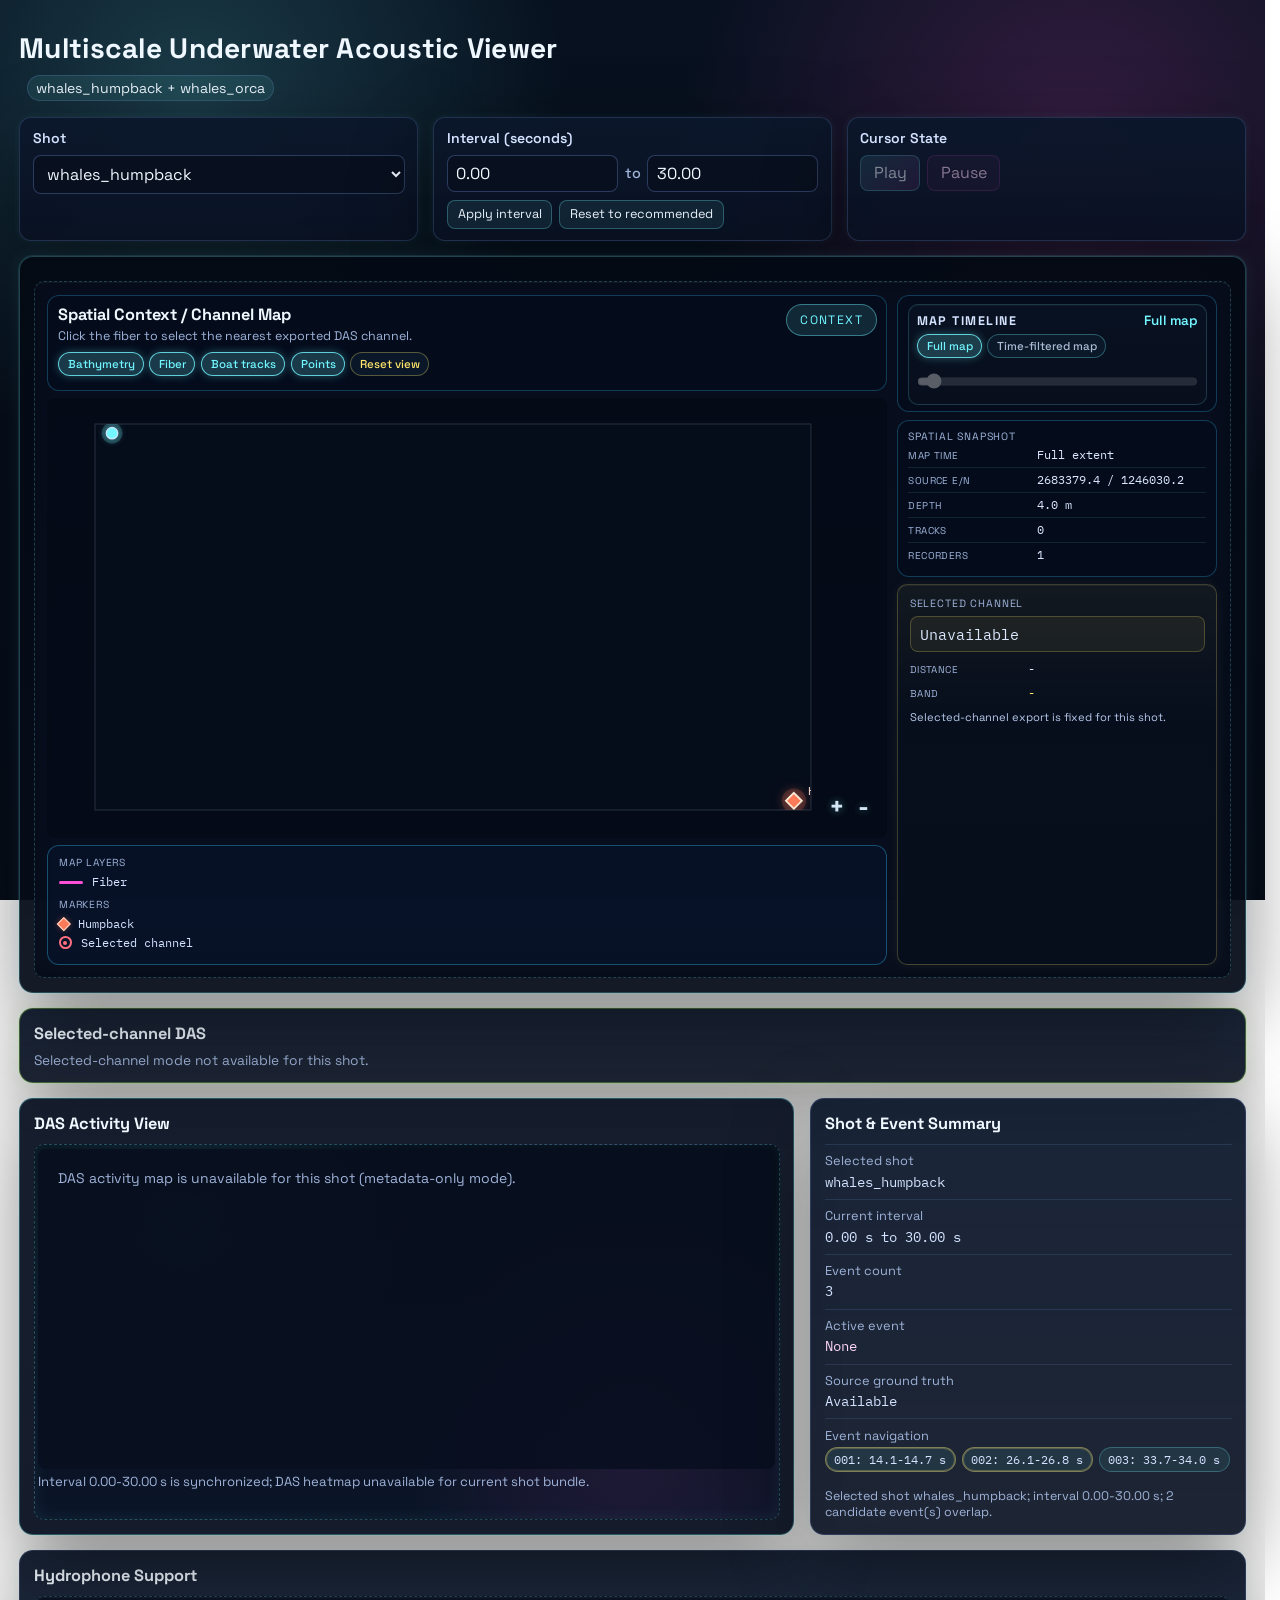
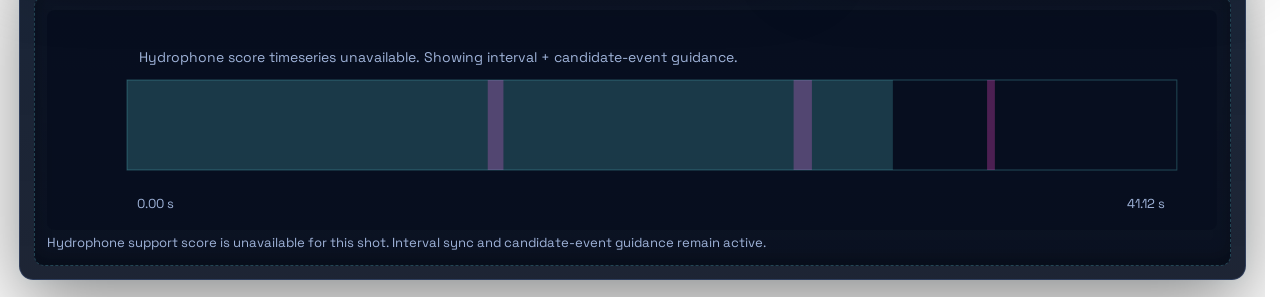
==== commit 94902cd8: "refactor(layout): reorder grid sections - map, selected-channel, das/summary, hydro Co-authored-by: " ====
--- a/site/index.html
+++ b/site/index.html
@@ -65,26 +65,19 @@
               <select id="selch-channel-select" aria-label="DAS preview column"></select>
             </div>
             <p id="selch-subtitle" class="selch-subtitle"></p>
-            <p class="selch-disclaimer">
-              This panel shows one DAS channel. Bright spectrogram streaks and green pulse bars are channel-level DAS pulses.
-              Hydrophone candidate intervals are shown as purple regions.
-            </p>
+          
             <div class="selch-canvases">
               <div class="selch-block">
-                <span class="selch-label">Spectrogram (native-rate STFT, dB)</span>
-                <canvas id="selch-spec-canvas" width="1200" height="240" aria-label="Selected channel spectrogram"></canvas>
+                <span class="selch-label">Spectrogram</span>
+                <canvas id="selch-spec-canvas" width="1200" height="150" aria-label="Selected channel spectrogram"></canvas>
               </div>
               <div class="selch-block">
-                <span class="selch-label">Band-pass support score + threshold</span>
-                <canvas id="selch-band-canvas" width="1200" height="120" aria-label="Band-pass support score"></canvas>
-              </div>
-              <div class="selch-block selch-pulse-block">
-                <span class="selch-label">DAS signal-present timeline</span>
-                <canvas id="selch-pulse-canvas" width="1200" height="56" aria-label="DAS signal-present timeline"></canvas>
-              </div>
+                <span class="selch-label">Band-pass score</span>
+                <canvas id="selch-band-canvas" width="1200" height="72" aria-label="Band-pass support score"></canvas>
+               </div>
               <div class="selch-block">
-                <span class="selch-label">Waveform (median-centered)</span>
-                <canvas id="selch-wave-canvas" width="1200" height="100" aria-label="Selected channel waveform"></canvas>
+                <span class="selch-label">Waveform</span>
+                <canvas id="selch-wave-canvas" width="1200" height="68" aria-label="Selected channel waveform"></canvas>
               </div>
             </div>
             <p id="selch-caption" class="panel-caption">Waiting for selected-channel bundle...</p>
@@ -92,44 +85,90 @@
         </article>
 
         <article class="panel panel-map" aria-labelledby="map-heading">
-          <div class="map-head">
-            <div>
-              <h2 id="map-heading">Spatial Context / Channel Map</h2>
-              <p class="map-subtitle">Click fiber to select nearest exported channel.</p>
-            </div>
-            <span class="map-badge">Context</span>
-          </div>
-          <div class="map-controls" id="map-controls">
-            <button class="map-toggle" data-layer="bathymetry" type="button" aria-pressed="true" title="Toggle bathymetry layer">Bathymetry</button>
-            <button class="map-toggle" data-layer="fiber" type="button" aria-pressed="true" title="Toggle fiber track">Fiber</button>
-            <button class="map-toggle" data-layer="tracks" type="button" aria-pressed="true" title="Toggle boat tracks">Boat tracks</button>
-            <button class="map-toggle" data-layer="points" type="button" aria-pressed="true" title="Toggle recorder/source points">Points</button>
-            <button class="map-toggle map-toggle-reset" data-action="reset-view" type="button" title="Reset map view">Reset view</button>
-          </div>
-          <div class="map-time-controls" id="map-time-controls">
-            <div class="map-time-head">
-              <span class="map-time-label">Map timeline</span>
-              <span id="map-time-value" class="map-time-value">Full map</span>
-            </div>
-            <div class="map-time-buttons">
-              <button id="map-mode-full" class="map-toggle" type="button" aria-pressed="true" title="Show the full spatial context">Full map</button>
-              <button id="map-mode-time" class="map-toggle" type="button" aria-pressed="false" title="Filter the map by the situation timeline">Time-filtered map</button>
-              <button id="map-time-play" class="map-toggle map-toggle-play" type="button" aria-pressed="false" title="Play or pause map timeline">Play timeline</button>
-            </div>
-            <div class="map-time-slider-row">
-              <input id="map-time-slider" type="range" min="0" max="1" step="0.1" value="0" aria-label="Map timeline position" />
-            </div>
-            <p id="map-time-note" class="map-time-note">Full map mode keeps complete spatial context visible.</p>
-          </div>
           <div id="map-view" class="panel-placeholder">
-            <div class="map-canvas-wrap">
-              <svg id="map-svg" viewBox="0 0 1200 500" preserveAspectRatio="none" aria-label="Spatial context"></svg>
-              <div class="map-zoom-controls" aria-label="Map zoom controls">
-                <button id="map-zoom-in" class="map-zoom-btn" type="button" title="Zoom in" aria-label="Zoom in">+</button>
-                <button id="map-zoom-out" class="map-zoom-btn" type="button" title="Zoom out" aria-label="Zoom out">-</button>
-              </div>
-            </div>
-            <p id="map-caption" class="panel-caption">Waiting for spatial context...</p>
+            <div class="map-layout">
+              <div class="map-left-stack">
+                <section class="map-info-panel map-info-panel-left" aria-label="Map title and layer controls">
+                  <div class="map-head">
+                    <div>
+                      <h2 id="map-heading">Spatial Context / Channel Map</h2>
+                      <p class="map-subtitle">Click the fiber to select the nearest exported DAS channel.</p>
+                    </div>
+                    <span class="map-badge">Context</span>
+                  </div>
+                  <div class="map-controls" id="map-controls">
+                    <button class="map-toggle" data-layer="bathymetry" type="button" aria-pressed="true" title="Toggle bathymetry layer">Bathymetry</button>
+                    <button class="map-toggle" data-layer="fiber" type="button" aria-pressed="true" title="Toggle fiber track">Fiber</button>
+                    <button class="map-toggle" data-layer="tracks" type="button" aria-pressed="true" title="Toggle boat tracks">Boat tracks</button>
+                    <button class="map-toggle" data-layer="points" type="button" aria-pressed="true" title="Toggle recorder/source points">Points</button>
+                    <button class="map-toggle map-toggle-reset" data-action="reset-view" type="button" title="Reset map view">Reset view</button>
+                  </div>
+                </section>
+                <div class="map-canvas-wrap">
+                  <svg id="map-svg" viewBox="0 0 1200 500" preserveAspectRatio="none" aria-label="Spatial context"></svg>
+                  <div class="map-zoom-controls" aria-label="Map zoom controls">
+                    <button id="map-zoom-in" class="map-zoom-btn" type="button" title="Zoom in" aria-label="Zoom in">+</button>
+                    <button id="map-zoom-out" class="map-zoom-btn" type="button" title="Zoom out" aria-label="Zoom out">-</button>
+                  </div>
+                </div>
+                <section id="map-legend-panel" class="map-legend-panel" aria-label="Map layers and markers legend"></section>
+              </div>
+
+              <div class="map-side-stack">
+                <section class="map-info-panel" aria-label="Map timeline">
+                  <div class="map-time-controls" id="map-time-controls">
+                    <div class="map-time-head">
+                      <span class="map-time-label">Map timeline</span>
+                      <span id="map-time-value" class="map-time-value">Full map</span>
+                    </div>
+                    <div class="map-time-buttons">
+                      <button id="map-mode-full" class="map-toggle" type="button" aria-pressed="true" title="Show the full spatial context">Full map</button>
+                      <button id="map-mode-time" class="map-toggle" type="button" aria-pressed="false" title="Filter the map by the situation timeline">Time-filtered map</button>
+                      <button id="map-time-play" class="map-toggle map-toggle-play" type="button" aria-pressed="false" title="Play or pause map timeline">Play timeline</button>
+                    </div>
+                    <div class="map-time-slider-row">
+                      <input id="map-time-slider" type="range" min="0" max="1" step="0.1" value="0" aria-label="Map timeline position" />
+                    </div>
+                    <p id="map-time-note" class="map-time-note"></p>
+                  </div>
+                </section>
+                <section class="map-snapshot-panel" aria-label="Spatial snapshot">
+                  <div class="map-sc-head">Spatial snapshot</div>
+                  <div class="map-snapshot-grid">
+                    <div><span class="k">Map time</span><span id="map-snap-event" class="v">-</span></div>
+                    <div><span class="k">Source E/N</span><span id="map-snap-source-x" class="v">-</span></div>
+                    <div><span class="k">Depth</span><span id="map-snap-depth" class="v">-</span></div>
+                    <div><span class="k">Tracks</span><span id="map-snap-tracks" class="v">-</span></div>
+                    <div><span class="k">Recorders</span><span id="map-snap-recorders" class="v">-</span></div>
+                  </div>
+                </section>
+                <section class="map-selected-panel" aria-label="Selected channel summary block">
+                  <section class="map-shot-summary" aria-label="Selected channel map summary">
+                    <div class="map-sc-head">Selected channel</div>
+                    <div class="map-selected-facts">
+                      <div>
+                        <span id="map-summary-channel" class="v">-</span>
+                      </div>
+                      <div>
+                        <span class="k">Distance</span>
+                        <span id="map-summary-distance" class="v">-</span>
+                      </div>
+                      <div>
+                        <span class="k">Band</span>
+                        <span id="map-summary-band" class="v">-</span>
+                      </div>
+                    </div>
+                    <p id="map-summary-hint" class="map-summary-hint">Select a channel from the fiber or chips below.</p>
+                    <div id="map-channel-chips-wrap" class="map-channel-chips-wrap" hidden>
+                      <span class="map-channel-chips-label">Available channels:</span>
+                      <div id="map-channel-chips" class="map-channel-chips" role="list"></div>
+                    </div>
+    
+                  </section>
+                  
+                </section>
+              </div>
+            </div>
           </div>
         </article>
 
@@ -142,7 +181,7 @@
         </article>
 
         <article class="panel panel-das" aria-labelledby="das-heading">
-          <h2 id="das-heading">DAS Activity Overview</h2>
+          <h2 id="das-heading">DAS Activity View</h2>
           <div id="das-view" class="panel-placeholder">
             <canvas id="das-canvas" width="1200" height="420" aria-label="DAS activity overview heatmap"></canvas>
             <p id="das-caption" class="panel-caption">Waiting for DAS activity context layer...</p>
--- a/site/styles.css
+++ b/site/styles.css
@@ -228,12 +228,12 @@
 .layout-grid {
   display: grid;
   gap: 0.95rem;
-  grid-template-columns: minmax(0, 2.4fr) minmax(18rem, 0.9fr);
+  grid-template-columns: minmax(0, 1.6fr) minmax(18rem, 0.9fr);
   grid-template-areas:
-    "selch sidebar"
     "map map"
-    "hydro hydro"
-    "das das";
+    "selch selch"
+    "das sidebar"
+    "hydro hydro";
   align-items: start;
 }
 
@@ -300,6 +300,95 @@
   position: relative;
 }
 
+.map-layout {
+  display: grid;
+  grid-template-columns: minmax(0, 1fr) minmax(250px, 320px);
+  gap: 0.62rem;
+  align-items: stretch;
+}
+
+.map-left-stack {
+  min-width: 0;
+  display: flex;
+  flex-direction: column;
+  gap: 0.45rem;
+  min-height: 100%;
+  height: 100%;
+}
+
+.map-side-stack {
+  min-width: 0;
+  min-height: 100%;
+  height: 100%;
+  display: flex;
+  flex-direction: column;
+  gap: 0.45rem;
+}
+
+
+.map-info-panel {
+  padding: 0.5rem 0.58rem 0.42rem;
+  border: 1px solid rgba(41, 155, 199, 0.34);
+  border-radius: 12px;
+  background: rgba(4, 13, 30, 0.66);
+}
+
+.map-selected-panel {
+  padding: 0;
+  border: 0;
+  background: transparent;
+  display: flex;
+  flex-direction: column;
+  flex: 1 1 auto;
+  min-height: 0;
+  height: 100%;
+}
+
+.map-selected-panel .map-shot-summary {
+  flex: 1 1 auto;
+  min-height: 0;
+  height: 100%;
+}
+
+.map-snapshot-panel {
+  padding: 0.58rem 0.64rem;
+  border: 1px solid rgba(41, 155, 199, 0.34);
+  border-radius: 12px;
+  background: rgba(4, 13, 30, 0.66);
+}
+
+
+.map-snapshot-grid > div{
+  min-width: 0;
+  display: grid;
+  grid-template-columns: minmax(5.2rem, 0.7fr) minmax(0, 1fr);
+  gap: 0.6rem;
+  align-items: baseline;
+  padding: 0.28rem 0;
+  border-top: 1px solid rgba(114, 246, 255, 0.1);
+}
+
+
+.map-snapshot-grid > div:first-child {
+  border-top: 0;
+}
+.map-snapshot-grid .k {
+  display: block;
+  color: var(--muted);
+  font-size: 0.62rem;
+  letter-spacing: 0.04em;
+  text-transform: uppercase;
+}
+
+.map-snapshot-grid .v {
+  display: block;
+  overflow-wrap: anywhere;
+  color: #dce8ff;
+  font-family: "IBM Plex Mono", monospace;
+  font-size: 0.78rem;
+  line-height: 1.18;
+}
+
 .map-canvas-wrap {
   position: relative;
   overflow: hidden;
@@ -336,6 +425,9 @@
 }
 
 #map-svg .map-point-source {
+  transform-box: fill-box;
+  transform-origin: center;
+  animation: source-marker-pulse 2.1s ease-in-out infinite;
   filter: drop-shadow(0 0 7px rgba(255, 122, 89, 0.72));
 }
 
@@ -344,7 +436,7 @@
 }
 
 #map-svg .map-point-selected-channel {
-  filter: drop-shadow(0 0 10px rgba(255, 107, 129, 0.58));
+  filter: drop-shadow(0 0 8px rgba(255, 111, 127, 0.52));
 }
 
 #map-svg .map-point-selected-channel-glow,
@@ -357,64 +449,64 @@
   transform-box: fill-box;
   transform-origin: center;
   animation: selected-channel-glow-pulse 2.2s ease-in-out infinite;
-  filter: drop-shadow(0 0 8px rgba(255, 107, 129, 0.26));
+  filter: drop-shadow(0 0 7px rgba(255, 111, 127, 0.24));
 }
 
 #map-svg .map-point-selected-channel-ring {
   transform-box: fill-box;
   transform-origin: center;
   animation: selected-channel-ring-pulse 2.2s ease-in-out infinite;
-  filter: drop-shadow(0 0 4px rgba(255, 107, 129, 0.22));
+  filter: drop-shadow(0 0 4px rgba(255, 111, 127, 0.2));
 }
 
 #map-svg .map-point-selected-channel-center {
   transform-box: fill-box;
   transform-origin: center;
   animation: selected-channel-center-pulse 2.2s ease-in-out infinite;
-  filter: drop-shadow(0 0 3px rgba(255, 107, 129, 0.18));
+  filter: drop-shadow(0 0 3px rgba(255, 111, 127, 0.16));
 }
 
 @keyframes selected-channel-glow-pulse {
   0% {
-    opacity: 0.12;
-    transform: scale(0.94);
+    opacity: 0.11;
+    transform: scale(0.97);
   }
   45% {
-    opacity: 0.22;
-    transform: scale(1.12);
+    opacity: 0.2;
+    transform: scale(1.06);
   }
   100% {
-    opacity: 0.12;
+    opacity: 0.11;
     transform: scale(0.98);
   }
 }
 
 @keyframes selected-channel-ring-pulse {
   0% {
-    opacity: 0.92;
-    transform: scale(0.98);
+    opacity: 0.9;
+    transform: scale(0.99);
   }
   45% {
-    opacity: 1;
-    transform: scale(1.05);
+    opacity: 0.98;
+    transform: scale(1.03);
   }
   100% {
-    opacity: 0.92;
+    opacity: 0.9;
     transform: scale(0.99);
   }
 }
 
 @keyframes selected-channel-center-pulse {
   0% {
-    opacity: 0.92;
-    transform: scale(0.95);
+    opacity: 0.9;
+    transform: scale(0.97);
   }
   45% {
-    opacity: 1;
-    transform: scale(1.12);
+    opacity: 0.98;
+    transform: scale(1.06);
   }
   100% {
-    opacity: 0.92;
+    opacity: 0.9;
     transform: scale(0.98);
   }
 }
@@ -435,6 +527,32 @@
     opacity: 0.84;
     transform: scale(0.95);
     filter: drop-shadow(0 0 0 rgba(255, 255, 255, 0));
+  }
+}
+
+@keyframes source-point-pulse {
+  0% {
+    opacity: 0.22;
+    transform: scale(0.95);
+  }
+  55% {
+    opacity: 0.36;
+    transform: scale(1.1);
+  }
+  100% {
+    opacity: 0.22;
+    transform: scale(0.97);
+  }
+}
+@keyframes source-marker-pulse {
+  0% {
+    transform: scale(0.98);
+  }
+  45% {
+    transform: scale(1.05);
+  }
+  100% {
+    transform: scale(0.99);
   }
 }
 
@@ -572,7 +690,7 @@
 
 .map-zoom-controls {
   position: absolute;
-  right: calc(100% - var(--map-legend-right, 100%) + 7.8rem);
+  right: 0.72rem;
   bottom: 1.2rem;
   z-index: 5;
   display: flex;
@@ -660,6 +778,15 @@
   color: #ff6b81;
 }
 
+.hover-tooltip.tooltip-source {
+  border-color: rgba(255, 122, 89, 0.4);
+  
+}
+
+.hover-tooltip.tooltip-source .title {
+  color: #ff9b77;
+}
+
 .hover-tooltip .body {
   margin: 0;
   color: var(--ink-dim);
@@ -731,67 +858,67 @@
 }
 
 .selch-unavailable {
-  margin: 0.65rem 0 0;
-  color: var(--muted);
-  font-size: 0.92rem;
+  margin: 0.45rem 0 0;
+  color: var(--muted);
+  font-size: 0.86rem;
 }
 
 .selch-subtitle {
-  margin: 0.35rem 0 0.25rem;
+  margin: 0.25rem 0 0.18rem;
   color: var(--ink-dim);
-  font-size: 0.86rem;
-  line-height: 1.35;
+  font-size: 0.8rem;
+  line-height: 1.3;
 }
 
 .selch-disclaimer {
-  margin: 0 0 0.5rem;
+  margin: 0 0 0.35rem;
   color: var(--warning);
-  font-size: 0.78rem;
-  line-height: 1.35;
+  font-size: 0.74rem;
+  line-height: 1.3;
 }
 
 .selch-channel-wrap {
   display: flex;
   flex-wrap: wrap;
   align-items: center;
-  gap: 0.5rem 0.75rem;
-  margin: 0 0 0.45rem;
+  gap: 0.4rem 0.6rem;
+  margin: 0 0 0.32rem;
 }
 
 .selch-channel-label {
-  font-size: 0.8rem;
+  font-size: 0.76rem;
   color: var(--muted);
   font-weight: 600;
 }
 
 #selch-channel-select {
-  min-width: 11rem;
-  padding: 0.35rem 0.5rem;
+  min-width: 9rem;
+  padding: 0.3rem 0.45rem;
   border-radius: 8px;
   border: 1px solid rgba(114, 246, 255, 0.28);
   background: rgba(8, 15, 31, 0.85);
   color: var(--ink);
   font-family: inherit;
-  font-size: 0.88rem;
+  font-size: 0.82rem;
 }
 
 .selch-canvases {
   display: flex;
   flex-direction: column;
-  gap: 0.55rem;
-  margin-top: 0.35rem;
+  gap: 0.4rem;
+  margin-top: 0.25rem;
 }
 
 .selch-block {
   display: flex;
   flex-direction: column;
-  gap: 0.25rem;
+  gap: 0.18rem;
 }
 
 .selch-label {
-  font-size: 0.72rem;
+  font-size: 0.68rem;
   text-transform: uppercase;
-  letter-spacing: 0.1em;
+  letter-spacing: 0.08em;
   color: var(--muted);
 }
 
@@ -806,18 +933,18 @@
 }
 
 #selch-spec-canvas {
-  min-height: 200px;
-  height: 310px;
+  min-height: 130px;
+  height: 190px;
 }
 
 #selch-band-canvas {
-  min-height: 100px;
-  height: 135px;
+  min-height: 60px;
+  height: 78px;
 }
 
 #selch-wave-canvas {
-  min-height: 80px;
-  height: 125px;
+  min-height: 50px;
+  height: 72px;
 }
 
 .panel-map {
@@ -865,9 +992,76 @@
   background: rgba(114, 246, 255, 0.12);
 }
 
+
 .panel-map .map-controls {
+  display: flex;
+  flex-wrap: wrap;
   gap: 0.34rem;
-  margin: 0.45rem 0 0.48rem;
+  margin: 0.45rem 0 0.44rem;
+}
+.map-legend-panel {
+  padding: 0.62rem 0.66rem;
+  border: 1px solid rgba(41, 155, 199, 0.46);
+  border-radius: 12px;
+  background: rgba(7, 20, 44, 0.62);
+}
+
+.map-legend-title {
+  color: #9fb3d9;
+  font-size: 0.64rem;
+  letter-spacing: 0.08em;
+  text-transform: uppercase;
+  margin-bottom: 0.34rem;
+}
+
+.map-legend-title-markers {
+  margin-top: 0.5rem;
+}
+
+.map-legend-row {
+  display: flex;
+  align-items: center;
+  gap: 0.58rem;
+  color: #d4e3ff;
+  font-family: "IBM Plex Mono", monospace;
+  font-size: 0.78rem;
+  line-height: 1.24;
+  margin: 0.2rem 0;
+}
+
+.map-legend-swatch {
+  width: 1.5rem;
+  height: 0.18rem;
+  border-radius: 999px;
+  flex: 0 0 auto;
+}
+
+.map-legend-diamond {
+  width: 0.6rem;
+  height: 0.6rem;
+  transform: rotate(45deg);
+  border: 1px solid #ffd9c6;
+  background: #ff7a59;
+  box-shadow: 0 0 6px rgba(255, 122, 89, 0.36);
+  flex: 0 0 auto;
+}
+
+.map-legend-selected {
+  width: 0.8rem;
+  height: 0.8rem;
+  border-radius: 50%;
+  border: 2px solid #ff6f7f;
+  display: inline-flex;
+  align-items: center;
+  justify-content: center;
+  flex: 0 0 auto;
+}
+
+.map-legend-selected > span {
+  width: 0.27rem;
+  height: 0.27rem;
+  border-radius: 50%;
+  background: #ff6f7f;
 }
 
 .panel-map .map-toggle {
@@ -876,68 +1070,157 @@
 }
 
 .panel-map .map-time-controls {
-  margin: 0.45rem 0 0.52rem;
-  padding: 0.52rem 0.58rem 0.5rem;
+  margin: 0;
+  padding: 0.42rem 0.5rem 0.38rem;
   border-radius: 10px;
 }
 
 .panel-map .map-time-head {
-  margin-bottom: 0.4rem;
+  margin-bottom: 0.34rem;
 }
 
 .panel-map .map-time-buttons {
   gap: 0.34rem;
-  margin-bottom: 0.42rem;
+  margin-bottom: 0.36rem;
 }
 
 .panel-map .map-time-note {
-  margin-top: 0.34rem;
+  margin-top: 0;
   font-size: 0.72rem;
 }
 
 .map-shot-summary {
-  width: min(27rem, 46vw);
-  padding: 0.65rem 0.72rem;
-  border: 1px solid rgba(255, 230, 109, 0.24);
+  width: 100%;
+  margin-top: 0;
+  padding: 0.72rem;
+  display: flex;
+  flex-direction: column;
+  border: 1px solid rgba(255, 230, 109, 0.22);
   border-radius: 10px;
-  background: rgba(7, 15, 29, 0.82);
-  box-shadow: inset 0 1px 0 rgba(239, 247, 255, 0.04), 0 0 14px rgba(255, 230, 109, 0.06);
-}
-
-.map-shot-summary dl {
-  display: grid;
-  grid-template-columns: repeat(2, minmax(0, 1fr));
-  gap: 0.42rem 0.7rem;
-  margin: 0;
-}
-
-.map-shot-summary div {
-  min-width: 0;
-}
-
-.map-shot-summary dt {
-  color: var(--muted);
-  font-size: 0.68rem;
+  background:
+    linear-gradient(180deg, rgba(255, 230, 109, 0.05), rgba(7, 15, 29, 0.74) 34%),
+    rgba(7, 15, 29, 0.74);
+  box-shadow: inset 0 1px 0 rgba(239, 247, 255, 0.05), 0 0 14px rgba(255, 230, 109, 0.06);
+}
+
+.map-sc-head {
+  color: var(--muted);
+  font-size: 0.66rem;
   letter-spacing: 0.08em;
   text-transform: uppercase;
 }
 
-.map-shot-summary dd {
-  margin: 0.1rem 0 0;
-  overflow: hidden;
-  color: var(--ink);
+.map-selected-facts {
+  display: grid;
+  grid-template-columns: 1fr;
+  gap: 0.22rem;
+  margin-top: 0.42rem;
+}
+
+.map-selected-facts > div {
+  min-width: 0;
+  display: grid;
+  grid-template-columns: minmax(4.8rem, 0.62fr) minmax(0, 1fr);
+  gap: 0.55rem;
+  align-items: baseline;
+  padding: 0.16rem 0;
+}
+
+.map-selected-facts > div:first-child {
+  padding: 0.48rem 0.56rem;
+  border: 1px solid rgba(255, 230, 109, 0.22);
+  border-radius: 8px;
+  margin-bottom: 0.18rem;
+  background: rgba(255, 230, 109, 0.06);
+}
+
+.map-selected-facts .k {
+  display: block;
+  color: var(--muted);
+  font-size: 0.62rem;
+  letter-spacing: 0.04em;
+  text-transform: uppercase;
+}
+
+.map-selected-facts .v {
+  display: block;
+  overflow-wrap: anywhere;
+  color: #dce8ff;
   font-family: "IBM Plex Mono", monospace;
   font-size: 0.78rem;
-  line-height: 1.2;
-  text-overflow: ellipsis;
-  white-space: nowrap;
-}
-
-.map-shot-summary p {
+  line-height: 1.18;
+}
+
+.map-selected-facts > div:first-child .v {
+  font-size: 0.96rem;
+  line-height: 1.22;
+}
+
+.map-selected-facts > div:nth-child(3) .v {
+  color: #ffe66d;
+}
+
+.map-summary-hint {
   margin: 0.5rem 0 0;
-  color: #ffe66d;
-  font-size: 0.76rem;
+  color: #b8c9ec;
+  font-size: 0.7rem;
   line-height: 1.25;
+}
+
+.map-channel-chips-wrap {
+  margin-top: 0.56rem;
+  padding-top: 0.58rem;
+  border-top: 1px solid rgba(159, 179, 217, 0.14);
+  margin-bottom: auto;
+}
+
+.map-channel-chips-label {
+  display: block;
+  color: var(--muted);
+  font-size: 0.72rem;
+  margin-bottom: 0.3rem;
+  letter-spacing: 0.03em;
+}
+
+.map-channel-chips {
+  display: flex;
+  flex-wrap: wrap;
+  gap: 0.34rem;
+}
+
+.map-channel-chip {
+  border: 1px solid rgba(114, 246, 255, 0.28);
+  background: linear-gradient(180deg, rgba(16, 35, 56, 0.86), rgba(11, 24, 44, 0.9));
+  color: #e6f2ff;
+  border-radius: 999px;
+  padding: 0.26rem 0.72rem;
+  font-size: 0.74rem;
+  font-weight: 500;
+  font-family: "IBM Plex Mono", monospace;
+  letter-spacing: 0.01em;
+  line-height: 1.3;
+  cursor: pointer;
+  transition: transform 130ms ease, border-color 130ms ease, background 170ms ease, color 130ms ease, box-shadow 170ms ease;
+}
+
+.map-channel-chip:hover {
+  border-color: rgba(114, 246, 255, 0.56);
+  background: linear-gradient(180deg, rgba(20, 46, 72, 0.94), rgba(13, 30, 53, 0.96));
+  color: #f2f8ff;
+  box-shadow: 0 0 10px rgba(114, 246, 255, 0.14);
+  transform: translateY(-1px);
+}
+
+.map-channel-chip.active {
+  border-color: rgba(255, 111, 127, 0.8);
+  background: linear-gradient(180deg, rgba(255, 111, 127, 0.28), rgba(255, 79, 216, 0.2));
+  color: #fff1f5;
+  box-shadow: 0 0 0 1px rgba(255, 111, 127, 0.22), 0 0 10px rgba(255, 111, 127, 0.22);
+}
+
+.map-channel-chip:focus-visible {
+  outline: 1px dashed rgba(114, 246, 255, 0.78);
+  outline-offset: 2px;
 }
 
 .map-caption-secondary {
@@ -1033,9 +1316,15 @@
 }
 
 .data-status {
-  margin: 0.65rem 0 0;
-  color: var(--warning);
-  font-size: 0.86rem;
+  margin: 0.5rem 0 0;
+  color: var(--muted);
+  font-size: 0.78rem;
+  line-height: 1.3;
+}
+
+.meta-list > div:nth-child(2),
+.meta-list > div:nth-child(3) {
+  display: none;
 }
 
 .sr-only {
@@ -1058,11 +1347,11 @@
   .layout-grid {
     grid-template-columns: 1fr;
     grid-template-areas:
+      "map"
       "selch"
+      "das"
       "sidebar"
-      "map"
-      "hydro"
-      "das";
+      "hydro";
   }
 
   .panel-das .panel-placeholder {
@@ -1095,9 +1384,15 @@
     width: 100%;
   }
 
+.map-layout {
+    grid-template-columns: 1fr;
+  }
+
   .map-time-head {
-    flex-direction: column;
-    align-items: flex-start;
+    position: absolute;
+    right: 0.72rem;
+  bottom: 1.2rem;
+
   }
 
   .playback-controls {
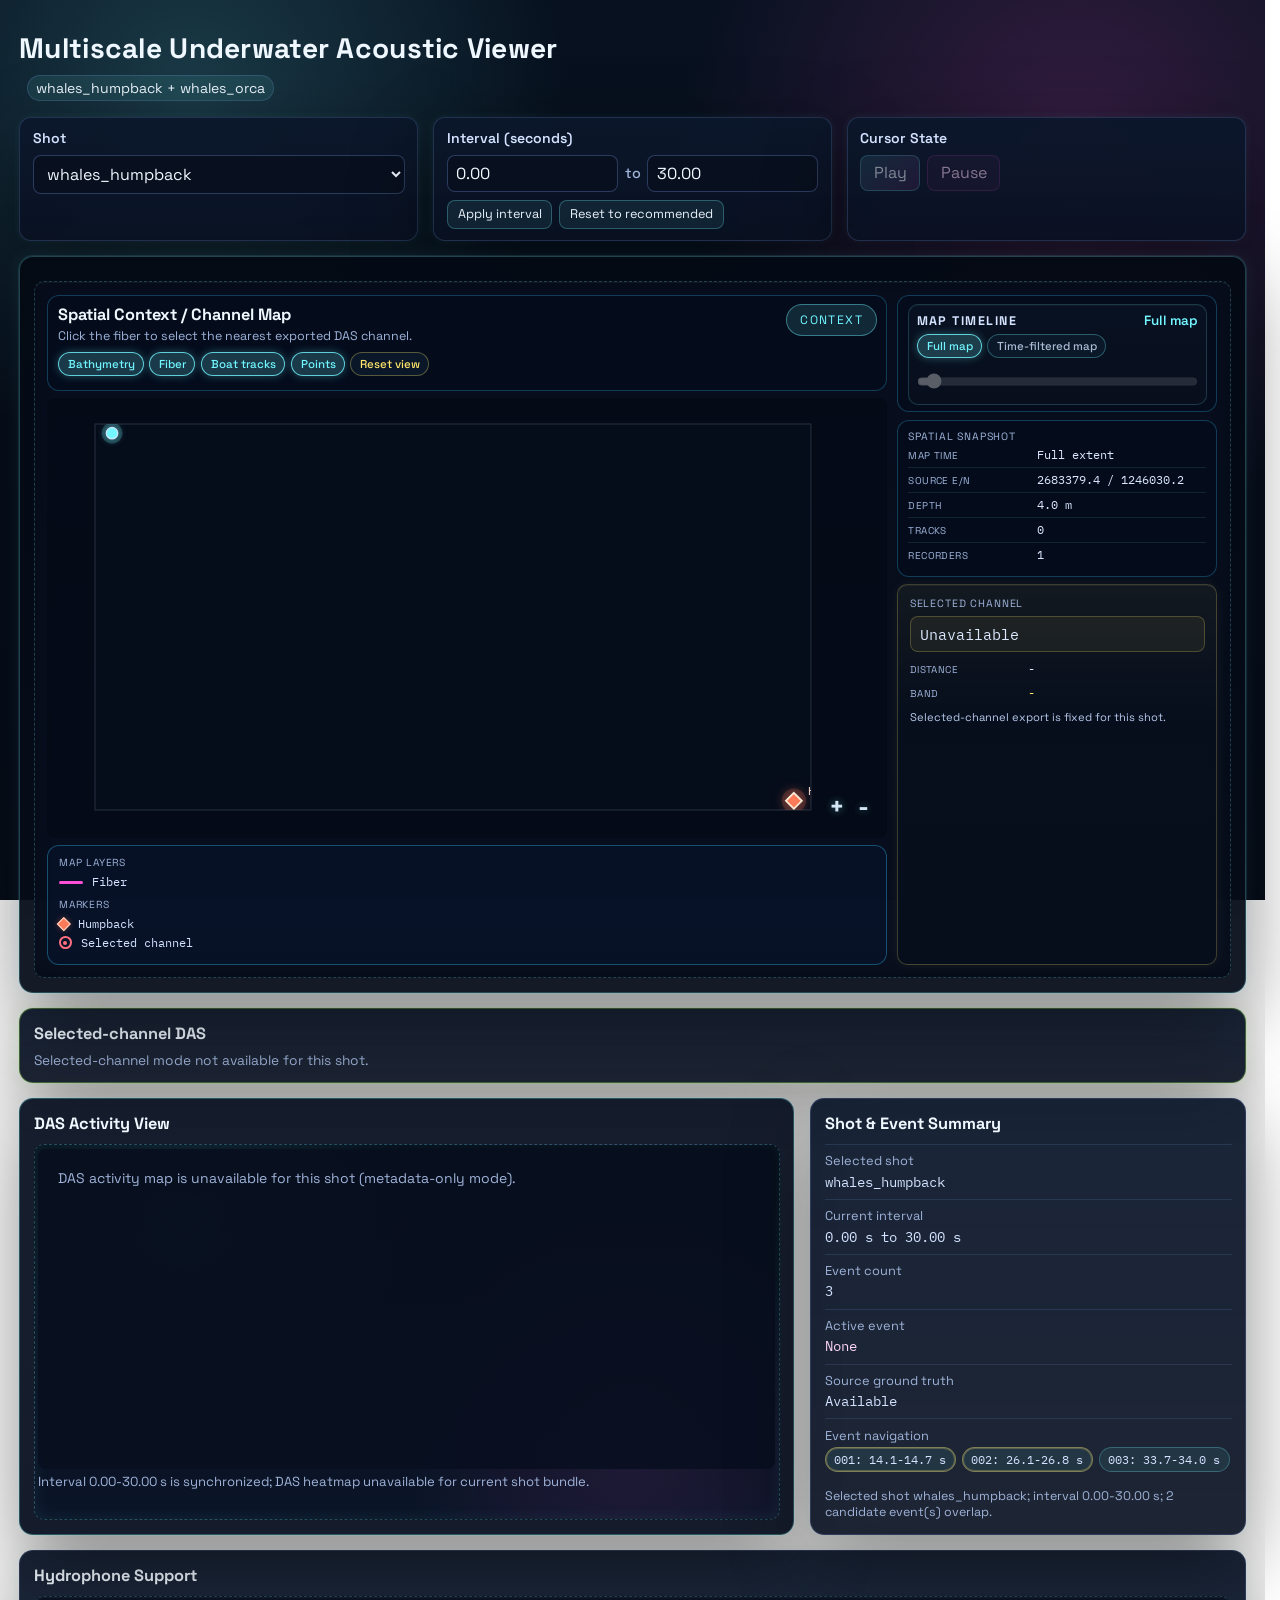
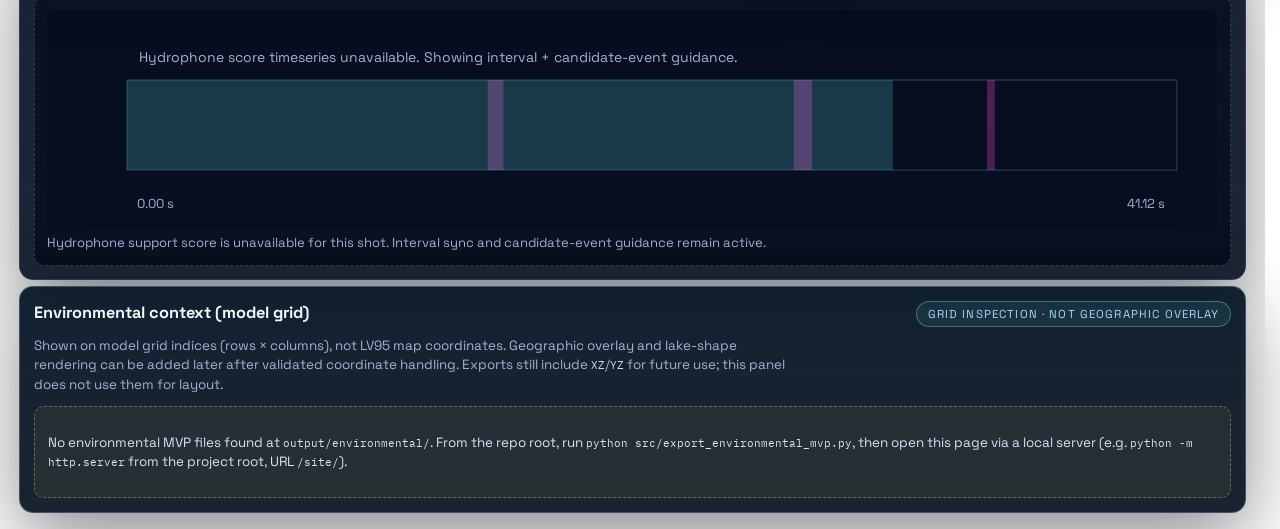
==== commit 4c8a2413: "environmental model-grid inspection MVP" ====
--- a/site/index.html
+++ b/site/index.html
@@ -80,6 +80,15 @@
                 <canvas id="selch-wave-canvas" width="1200" height="68" aria-label="Selected channel waveform"></canvas>
               </div>
             </div>
+            <div id="selch-audio-wrap" class="selch-audio-wrap" hidden>
+              <span class="selch-label">Audio (demo / inspection)</span>
+              <p id="selch-audio-hint" class="selch-audio-hint"></p>
+              <div class="selch-audio-row">
+                <button type="button" id="selch-play-das-audio" class="selch-audio-btn">Play DAS (band-pass)</button>
+                <button type="button" id="selch-play-source-audio" class="selch-audio-btn">Play source (reference)</button>
+                <button type="button" id="selch-stop-audio" class="selch-audio-btn selch-audio-btn-muted">Stop</button>
+              </div>
+            </div>
             <p id="selch-caption" class="panel-caption">Waiting for selected-channel bundle...</p>
           </div>
         </article>
@@ -231,6 +240,50 @@
           </p>
         </aside>
       </section>
+
+      <section class="panel panel-environmental" aria-labelledby="env-heading">
+        <div class="env-head">
+          <h2 id="env-heading">Environmental context (model grid)</h2>
+          <span class="env-badge">Grid inspection · not geographic overlay</span>
+        </div>
+        <p id="env-lead" class="env-lead">
+          Shown on model grid indices (rows &times; columns), not LV95 map coordinates.
+          Geographic overlay and lake-shape rendering can be added later after validated coordinate handling.
+          Exports still include <code>XZ</code>/<code>YZ</code> for future use; this panel does not use them for layout.
+        </p>
+        <div id="env-unavailable" class="env-unavailable" hidden>
+          <p>
+            No environmental MVP files found at <code>output/environmental/</code>. From the repo root, run
+            <code>python src/export_environmental_mvp.py</code>, then open this page via a local server
+            (e.g. <code>python -m http.server</code> from the project root, URL <code>/site/</code>).
+          </p>
+        </div>
+        <div id="env-content" class="env-content" hidden>
+          <p id="env-caveat" class="env-caveat" role="note"></p>
+          <div class="env-controls">
+            <label for="env-time-slider" class="env-control-label">Model time step</label>
+            <div class="env-time-row">
+              <button type="button" id="env-prev" class="env-step-btn">&larr; Prev</button>
+              <input id="env-time-slider" type="range" min="0" max="0" value="0" step="1" aria-valuemin="0" aria-valuemax="0" aria-valuenow="0" />
+              <button type="button" id="env-next" class="env-step-btn">Next &rarr;</button>
+            </div>
+            <div id="env-time-label" class="env-time-label" aria-live="polite"></div>
+            <p id="env-stats" class="env-stats" aria-live="polite"></p>
+          </div>
+          <div class="env-canvases">
+            <div class="env-canvas-block">
+              <span class="env-canvas-title" id="env-scalar-title">Scalar field (model grid)</span>
+              <canvas id="env-thermo-canvas" width="920" height="300" aria-label="Environmental scalar heatmap on model grid row and column indices"></canvas>
+            </div>
+            <div class="env-canvas-block">
+              <span class="env-canvas-title">Horizontal flow on model grid (u east / v north, arrows over speed)</span>
+              <canvas id="env-flow-canvas" width="920" height="300" aria-label="Flow speed heatmap and velocity arrows on model grid indices"></canvas>
+            </div>
+          </div>
+          <p id="env-fiber-note" class="env-fiber-note"></p>
+          <p id="env-caption" class="panel-caption"></p>
+        </div>
+      </section>
   </main>
 
   <div id="hover-tooltip" class="hover-tooltip" aria-hidden="true"></div>
--- a/site/styles.css
+++ b/site/styles.css
@@ -922,6 +922,54 @@
   color: var(--muted);
 }
 
+.selch-audio-wrap {
+  margin-top: 0.65rem;
+  padding: 0.65rem 0.75rem;
+  border-radius: 10px;
+  background: rgba(8, 18, 38, 0.72);
+  border: 1px solid var(--line-soft);
+}
+
+.selch-audio-hint {
+  margin: 0.35rem 0 0.5rem;
+  font-size: 0.82rem;
+  line-height: 1.35;
+  color: var(--muted);
+  max-width: 72ch;
+}
+
+.selch-audio-row {
+  display: flex;
+  flex-wrap: wrap;
+  gap: 0.45rem;
+  align-items: center;
+}
+
+.selch-audio-btn {
+  font-family: inherit;
+  font-size: 0.82rem;
+  padding: 0.35rem 0.75rem;
+  border-radius: 8px;
+  border: 1px solid rgba(114, 246, 255, 0.35);
+  background: rgba(114, 246, 255, 0.12);
+  color: var(--ink-dim);
+  cursor: pointer;
+}
+
+.selch-audio-btn:hover {
+  background: rgba(114, 246, 255, 0.2);
+}
+
+.selch-audio-btn:disabled {
+  opacity: 0.45;
+  cursor: not-allowed;
+}
+
+.selch-audio-btn-muted {
+  border-color: rgba(159, 179, 217, 0.35);
+  background: rgba(15, 28, 52, 0.65);
+}
+
 #selch-spec-canvas,
 #selch-band-canvas,
 #selch-wave-canvas {
@@ -1327,6 +1375,175 @@
   display: none;
 }
 
+/* Environmental MVP (model-frame inspection; not overlaid on LV95 map) */
+.panel-environmental {
+  margin-top: 0.35rem;
+  border-color: rgba(159, 216, 255, 0.28);
+  background: linear-gradient(180deg, rgba(8, 22, 38, 0.95), rgba(7, 16, 30, 0.92));
+}
+
+.env-head {
+  display: flex;
+  flex-wrap: wrap;
+  align-items: baseline;
+  justify-content: space-between;
+  gap: 0.6rem;
+}
+
+.panel-environmental h2 {
+  margin: 0;
+  font-size: 1.02rem;
+}
+
+.env-badge {
+  font-size: 0.72rem;
+  text-transform: uppercase;
+  letter-spacing: 0.1em;
+  color: #9fd8ff;
+  border: 1px solid rgba(114, 246, 255, 0.35);
+  border-radius: 999px;
+  padding: 0.32rem 0.65rem;
+  background: rgba(114, 246, 255, 0.08);
+}
+
+.env-lead {
+  margin: 0.55rem 0 0;
+  color: var(--muted);
+  font-size: 0.84rem;
+  line-height: 1.45;
+  max-width: 85ch;
+}
+
+.env-lead code {
+  font-family: "IBM Plex Mono", monospace;
+  font-size: 0.82em;
+  color: #c8ddff;
+}
+
+.env-unavailable {
+  margin-top: 0.75rem;
+  padding: 0.75rem 0.85rem;
+  border-radius: 10px;
+  border: 1px dashed rgba(255, 230, 109, 0.35);
+  background: rgba(255, 230, 109, 0.06);
+  color: var(--ink-dim);
+  font-size: 0.84rem;
+  line-height: 1.45;
+}
+
+.env-unavailable code {
+  font-family: "IBM Plex Mono", monospace;
+  font-size: 0.8em;
+}
+
+.env-content {
+  margin-top: 0.65rem;
+}
+
+.env-caveat {
+  margin: 0 0 0.65rem;
+  padding: 0.55rem 0.65rem;
+  border-radius: 10px;
+  border: 1px solid rgba(255, 230, 109, 0.28);
+  background: rgba(10, 20, 36, 0.85);
+  color: #ffeab8;
+  font-size: 0.8rem;
+  line-height: 1.45;
+}
+
+.env-controls {
+  margin-bottom: 0.75rem;
+  padding: 0.55rem 0.65rem;
+  border-radius: 10px;
+  border: 1px solid rgba(114, 246, 255, 0.2);
+  background: rgba(6, 14, 28, 0.72);
+}
+
+.env-control-label {
+  display: block;
+  font-size: 0.72rem;
+  font-weight: 700;
+  letter-spacing: 0.08em;
+  text-transform: uppercase;
+  color: var(--muted);
+  margin-bottom: 0.35rem;
+}
+
+.env-time-row {
+  display: flex;
+  align-items: center;
+  gap: 0.5rem;
+  flex-wrap: wrap;
+}
+
+.env-time-row input[type="range"] {
+  flex: 1 1 200px;
+  min-width: 140px;
+  accent-color: #72f6ff;
+}
+
+.env-step-btn {
+  padding: 0.3rem 0.55rem;
+  font-size: 0.78rem;
+  border-radius: 8px;
+}
+
+.env-time-label {
+  margin-top: 0.4rem;
+  font-family: "IBM Plex Mono", monospace;
+  font-size: 0.8rem;
+  color: #9fd8ff;
+}
+
+.env-stats {
+  margin: 0.45rem 0 0;
+  font-family: "IBM Plex Mono", monospace;
+  font-size: 0.74rem;
+  line-height: 1.45;
+  color: #b8cce8;
+  max-width: 92ch;
+}
+
+.env-canvases {
+  display: flex;
+  flex-direction: column;
+  gap: 0.85rem;
+}
+
+.env-canvas-block {
+  display: flex;
+  flex-direction: column;
+  gap: 0.28rem;
+}
+
+.env-canvas-title {
+  font-size: 0.68rem;
+  text-transform: uppercase;
+  letter-spacing: 0.07em;
+  color: var(--muted);
+}
+
+.panel-environmental canvas {
+  display: block;
+  width: 100%;
+  max-width: 100%;
+  height: auto;
+  border-radius: 8px;
+  background: rgba(4, 10, 22, 0.9);
+  border: 1px solid rgba(114, 246, 255, 0.15);
+}
+
+.env-fiber-note {
+  margin: 0.55rem 0 0;
+  font-size: 0.78rem;
+  color: var(--muted);
+  line-height: 1.4;
+}
+
+.env-caption {
+  margin-top: 0.35rem;
+}
+
 .sr-only {
   position: absolute;
   width: 1px;
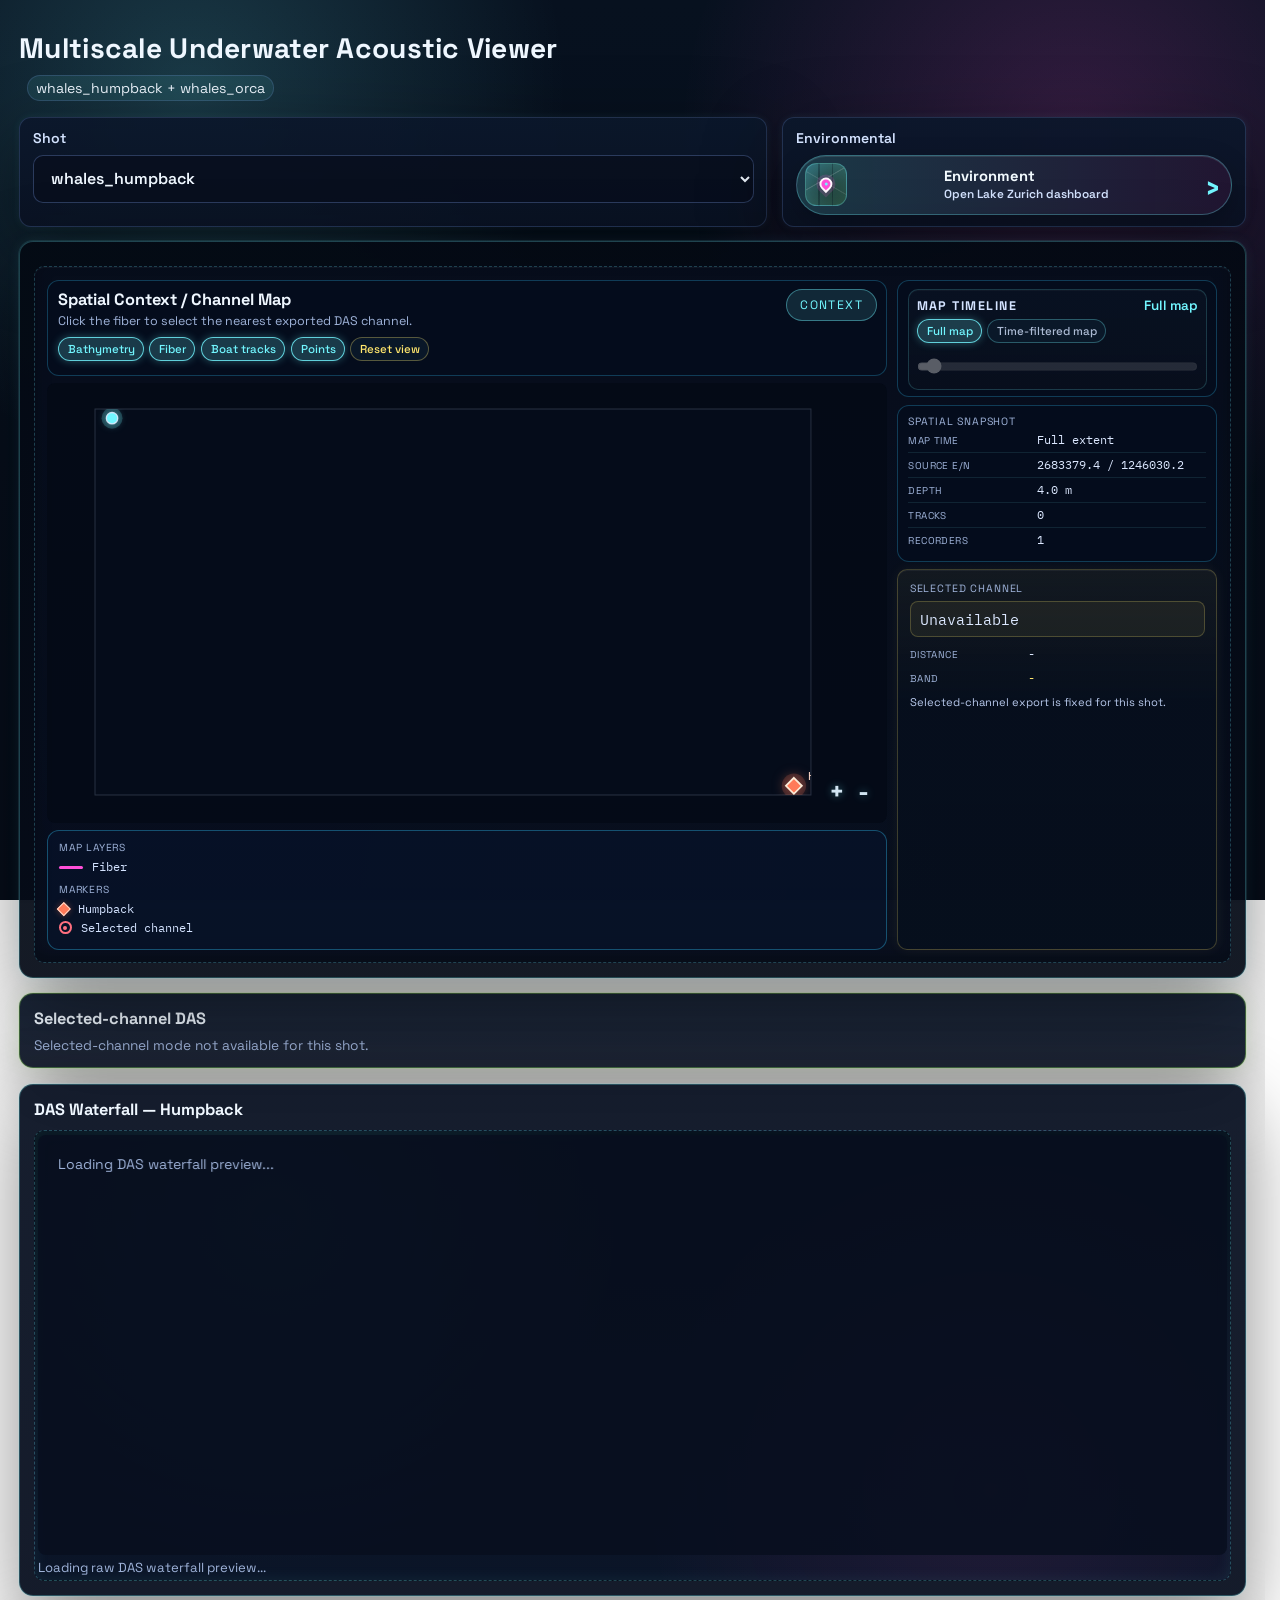
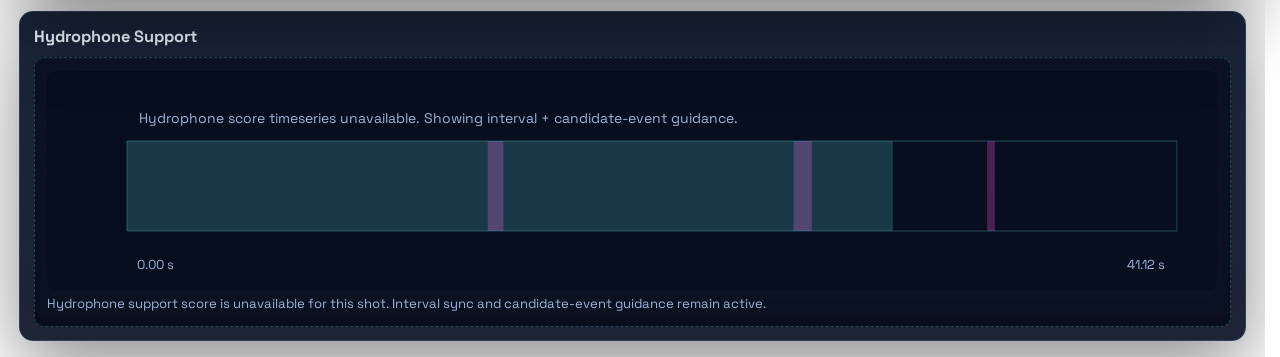
==== commit 129f0f4f: "feat: add environmental dashboard and DAS waterfall previews Co-authored-by: Copilot <copilot@github" ====
--- a/site/index.html
+++ b/site/index.html
@@ -25,12 +25,12 @@
 
     <main class="app-shell">
       <section class="control-bar" aria-label="Viewer controls">
-        <div class="control-group">
+        <div class="control-group shot-control-group">
           <label for="shot-select">Shot</label>
           <select id="shot-select" aria-label="Select shot"></select>
         </div>
 
-        <div class="control-group interval-group">
+        <div class="control-hidden" aria-hidden="true">
           <label>Interval (seconds)</label>
           <div class="interval-inputs">
             <label for="interval-start" class="sr-only">Interval start</label>
@@ -45,7 +45,7 @@
           </div>
         </div>
 
-        <div class="control-group playback-group">
+        <div class="control-hidden" aria-hidden="true">
           <label>Cursor State</label>
           <div class="playback-controls">
             <button id="play-btn" type="button">Play</button>
@@ -53,6 +53,22 @@
             <span id="playback-status" class="playback-status">Idle</span>
           </div>
         </div>
+
+        <div class="control-group dashboard-link-group">
+          <label>Environmental</label>
+          <a class="dashboard-link-btn" href="environmental-dashboard.html" aria-label="Open environmental dashboard">
+            <span class="dashboard-link-icon" aria-hidden="true">
+              <span class="dashboard-map-fold"></span>
+              <span class="dashboard-map-pin"></span>
+            </span>
+            <span class="dashboard-link-copy">
+              <strong>Environment</strong>
+              <span>Open Lake Zurich dashboard</span>
+            </span>
+            <span class="dashboard-link-arrow" aria-hidden="true">›</span>
+          </a>
+        </div>
+
       </section>
 
       <section class="layout-grid" aria-label="Main visualization layout">
@@ -190,100 +206,16 @@
         </article>
 
         <article class="panel panel-das" aria-labelledby="das-heading">
-          <h2 id="das-heading">DAS Activity View</h2>
+          <div class="panel-title-row">
+            <h2 id="das-heading">DAS Waterfall</h2>
+          </div>
           <div id="das-view" class="panel-placeholder">
-            <canvas id="das-canvas" width="1200" height="420" aria-label="DAS activity overview heatmap"></canvas>
-            <p id="das-caption" class="panel-caption">Waiting for DAS activity context layer...</p>
-          </div>
-        </article>
-
-        <aside class="panel panel-sidebar" aria-labelledby="meta-heading">
-          <h2 id="meta-heading">Shot & Event Summary</h2>
-          <dl class="meta-list">
-            <div>
-              <dt>Selected shot</dt>
-              <dd id="meta-shot">-</dd>
-            </div>
-            <div>
-              <dt>Available time range</dt>
-              <dd id="meta-time-range">-</dd>
-            </div>
-            <div>
-              <dt>Recommended interval</dt>
-              <dd id="meta-recommended">-</dd>
-            </div>
-            <div>
-              <dt>Current interval</dt>
-              <dd id="meta-current-interval">-</dd>
-            </div>
-            <div>
-              <dt>Event count</dt>
-              <dd id="meta-event-count">-</dd>
-            </div>
-            <div>
-              <dt>Active event</dt>
-              <dd id="meta-active-event">None</dd>
-            </div>
-            <div>
-              <dt>Source ground truth</dt>
-              <dd id="meta-ground-truth">-</dd>
-            </div>
-            <div>
-              <dt>Event navigation</dt>
-              <dd>
-                <div id="event-nav" class="event-nav"></div>
-              </dd>
-            </div>
-          </dl>
-          <p id="data-status" class="data-status">
-            Loading viewer metadata...
-          </p>
-        </aside>
+            <canvas id="das-canvas" width="1200" height="420" aria-label="DAS waterfall heatmap"></canvas>
+            <p id="das-caption" class="panel-caption">Waiting for DAS waterfall preview...</p>
+          </div>
+        </article>
       </section>
 
-      <section class="panel panel-environmental" aria-labelledby="env-heading">
-        <div class="env-head">
-          <h2 id="env-heading">Environmental context (model grid)</h2>
-          <span class="env-badge">Grid inspection · not geographic overlay</span>
-        </div>
-        <p id="env-lead" class="env-lead">
-          Shown on model grid indices (rows &times; columns), not LV95 map coordinates.
-          Geographic overlay and lake-shape rendering can be added later after validated coordinate handling.
-          Exports still include <code>XZ</code>/<code>YZ</code> for future use; this panel does not use them for layout.
-        </p>
-        <div id="env-unavailable" class="env-unavailable" hidden>
-          <p>
-            No environmental MVP files found at <code>output/environmental/</code>. From the repo root, run
-            <code>python src/export_environmental_mvp.py</code>, then open this page via a local server
-            (e.g. <code>python -m http.server</code> from the project root, URL <code>/site/</code>).
-          </p>
-        </div>
-        <div id="env-content" class="env-content" hidden>
-          <p id="env-caveat" class="env-caveat" role="note"></p>
-          <div class="env-controls">
-            <label for="env-time-slider" class="env-control-label">Model time step</label>
-            <div class="env-time-row">
-              <button type="button" id="env-prev" class="env-step-btn">&larr; Prev</button>
-              <input id="env-time-slider" type="range" min="0" max="0" value="0" step="1" aria-valuemin="0" aria-valuemax="0" aria-valuenow="0" />
-              <button type="button" id="env-next" class="env-step-btn">Next &rarr;</button>
-            </div>
-            <div id="env-time-label" class="env-time-label" aria-live="polite"></div>
-            <p id="env-stats" class="env-stats" aria-live="polite"></p>
-          </div>
-          <div class="env-canvases">
-            <div class="env-canvas-block">
-              <span class="env-canvas-title" id="env-scalar-title">Scalar field (model grid)</span>
-              <canvas id="env-thermo-canvas" width="920" height="300" aria-label="Environmental scalar heatmap on model grid row and column indices"></canvas>
-            </div>
-            <div class="env-canvas-block">
-              <span class="env-canvas-title">Horizontal flow on model grid (u east / v north, arrows over speed)</span>
-              <canvas id="env-flow-canvas" width="920" height="300" aria-label="Flow speed heatmap and velocity arrows on model grid indices"></canvas>
-            </div>
-          </div>
-          <p id="env-fiber-note" class="env-fiber-note"></p>
-          <p id="env-caption" class="panel-caption"></p>
-        </div>
-      </section>
   </main>
 
   <div id="hover-tooltip" class="hover-tooltip" aria-hidden="true"></div>
--- a/site/styles.css
+++ b/site/styles.css
@@ -103,7 +103,7 @@
 
 .control-bar {
   display: grid;
-  grid-template-columns: repeat(3, minmax(0, 1fr));
+  grid-template-columns: minmax(18rem, 1fr) minmax(16rem, 0.62fr);
   gap: 0.9rem;
   margin-bottom: 0.9rem;
 }
@@ -121,6 +121,22 @@
   margin-bottom: 0.45rem;
   color: var(--ink-dim);
   font-size: 0.88rem;
+  font-weight: 600;
+}
+
+.control-hidden {
+  display: none;
+}
+
+.shot-control-group {
+  min-height: 6.4rem;
+}
+
+.shot-control-group select {
+  min-height: 3rem;
+  padding: 0.62rem 0.8rem;
+  border-radius: 10px;
+  font-size: 1rem;
   font-weight: 600;
 }
 
@@ -177,6 +193,106 @@
   display: flex;
   align-items: center;
   gap: 0.45rem;
+}
+
+.dashboard-link-btn {
+  display: inline-flex;
+  align-items: center;
+  justify-content: space-between;
+  gap: 0.72rem;
+  width: 100%;
+  min-height: 3.75rem;
+  border: 1px solid rgba(114, 246, 255, 0.3);
+  border-radius: 999px;
+  padding: 0.48rem 0.72rem 0.48rem 0.5rem;
+  color: var(--ink);
+  background:
+    linear-gradient(90deg, rgba(114, 246, 255, 0.18), rgba(255, 79, 216, 0.1)),
+    rgba(8, 15, 31, 0.9);
+  text-decoration: none;
+  font-weight: 700;
+  box-shadow: inset 0 1px 0 rgba(239, 247, 255, 0.1), 0 10px 28px rgba(0, 0, 0, 0.22);
+  transition: transform 150ms ease, border-color 150ms ease, box-shadow 150ms ease, background 150ms ease;
+}
+
+.dashboard-link-btn:hover,
+.dashboard-link-btn:focus-visible {
+  border-color: rgba(114, 246, 255, 0.62);
+  box-shadow: inset 0 1px 0 rgba(239, 247, 255, 0.16), 0 14px 36px rgba(0, 0, 0, 0.3), 0 0 0 2px rgba(114, 246, 255, 0.1);
+  transform: translateY(-1px);
+}
+
+.dashboard-link-icon {
+  position: relative;
+  flex: 0 0 auto;
+  width: 2.65rem;
+  height: 2.65rem;
+  border: 1px solid rgba(114, 246, 255, 0.36);
+  border-radius: 0.72rem;
+  background:
+    linear-gradient(90deg, transparent 31%, rgba(4, 10, 22, 0.34) 31% 34%, transparent 34% 64%, rgba(4, 10, 22, 0.34) 64% 67%, transparent 67%),
+    linear-gradient(135deg, rgba(114, 246, 255, 0.34), rgba(156, 255, 87, 0.16)),
+    rgba(5, 12, 24, 0.72);
+  box-shadow: inset 0 0 18px rgba(114, 246, 255, 0.16);
+  overflow: hidden;
+}
+
+.dashboard-map-fold {
+  position: absolute;
+  inset: 0;
+  background:
+    linear-gradient(150deg, transparent 0 39%, rgba(255, 255, 255, 0.15) 40% 41%, transparent 42%),
+    linear-gradient(30deg, transparent 0 51%, rgba(255, 255, 255, 0.1) 52% 53%, transparent 54%);
+}
+
+.dashboard-map-pin {
+  position: absolute;
+  left: 50%;
+  top: 48%;
+  width: 0.82rem;
+  height: 0.82rem;
+  border: 2px solid rgba(255, 255, 255, 0.94);
+  border-radius: 50% 50% 50% 0;
+  background: #ff4fd8;
+  box-shadow: 0 0 0 3px rgba(255, 79, 216, 0.16);
+  transform: translate(-50%, -50%) rotate(-45deg);
+}
+
+.dashboard-map-pin::after {
+  content: "";
+  position: absolute;
+  left: 50%;
+  top: 50%;
+  width: 0.22rem;
+  height: 0.22rem;
+  border-radius: 50%;
+  background: #72f6ff;
+  transform: translate(-50%, -50%);
+}
+
+.dashboard-link-copy {
+  display: grid;
+  gap: 0.16rem;
+  min-width: 0;
+}
+
+.dashboard-link-copy strong {
+  color: #f3fbff;
+  font-size: 0.92rem;
+  line-height: 1.1;
+}
+
+.dashboard-link-copy span {
+  color: var(--ink-dim);
+  font-size: 0.74rem;
+  font-weight: 600;
+}
+
+.dashboard-link-arrow {
+  flex: 0 0 auto;
+  color: #72f6ff;
+  font-size: 1.75rem;
+  line-height: 1;
 }
 
 button {
@@ -228,12 +344,12 @@
 .layout-grid {
   display: grid;
   gap: 0.95rem;
-  grid-template-columns: minmax(0, 1.6fr) minmax(18rem, 0.9fr);
+  grid-template-columns: minmax(0, 1fr);
   grid-template-areas:
-    "map map"
-    "selch selch"
-    "das sidebar"
-    "hydro hydro";
+    "map"
+    "selch"
+    "das"
+    "hydro";
   align-items: start;
 }
 
@@ -805,8 +921,50 @@
   box-shadow: 0 0 0 1px rgba(114, 246, 255, 0.12), var(--shadow);
 }
 
+.panel-title-row {
+  display: flex;
+  align-items: center;
+  justify-content: space-between;
+  gap: 0.75rem;
+}
+
 .panel-das h2 {
   color: var(--ink);
+}
+
+.das-mode-toggle {
+  display: inline-flex;
+  align-items: center;
+  gap: 0.15rem;
+  padding: 0.15rem;
+  border: 1px solid rgba(114, 246, 255, 0.24);
+  border-radius: 8px;
+  background: rgba(4, 10, 22, 0.72);
+}
+
+.das-mode-btn {
+  min-width: 5.7rem;
+  border: 0;
+  border-radius: 6px;
+  padding: 0.42rem 0.62rem;
+  color: var(--ink-dim);
+  background: transparent;
+  font: inherit;
+  font-size: 0.78rem;
+  line-height: 1;
+  cursor: pointer;
+}
+
+.das-mode-btn:hover,
+.das-mode-btn:focus-visible {
+  color: var(--ink);
+  outline: 1px solid rgba(114, 246, 255, 0.52);
+  outline-offset: 1px;
+}
+
+.das-mode-btn.active {
+  color: #06101d;
+  background: #72f6ff;
 }
 
 .panel-das .panel-placeholder {
@@ -830,7 +988,7 @@
   width: 100%;
   flex: none;
   min-height: 280px;
-  height: 320px;
+  height: 420px;
 }
 
 #hydro-svg {
@@ -1375,175 +1533,6 @@
   display: none;
 }
 
-/* Environmental MVP (model-frame inspection; not overlaid on LV95 map) */
-.panel-environmental {
-  margin-top: 0.35rem;
-  border-color: rgba(159, 216, 255, 0.28);
-  background: linear-gradient(180deg, rgba(8, 22, 38, 0.95), rgba(7, 16, 30, 0.92));
-}
-
-.env-head {
-  display: flex;
-  flex-wrap: wrap;
-  align-items: baseline;
-  justify-content: space-between;
-  gap: 0.6rem;
-}
-
-.panel-environmental h2 {
-  margin: 0;
-  font-size: 1.02rem;
-}
-
-.env-badge {
-  font-size: 0.72rem;
-  text-transform: uppercase;
-  letter-spacing: 0.1em;
-  color: #9fd8ff;
-  border: 1px solid rgba(114, 246, 255, 0.35);
-  border-radius: 999px;
-  padding: 0.32rem 0.65rem;
-  background: rgba(114, 246, 255, 0.08);
-}
-
-.env-lead {
-  margin: 0.55rem 0 0;
-  color: var(--muted);
-  font-size: 0.84rem;
-  line-height: 1.45;
-  max-width: 85ch;
-}
-
-.env-lead code {
-  font-family: "IBM Plex Mono", monospace;
-  font-size: 0.82em;
-  color: #c8ddff;
-}
-
-.env-unavailable {
-  margin-top: 0.75rem;
-  padding: 0.75rem 0.85rem;
-  border-radius: 10px;
-  border: 1px dashed rgba(255, 230, 109, 0.35);
-  background: rgba(255, 230, 109, 0.06);
-  color: var(--ink-dim);
-  font-size: 0.84rem;
-  line-height: 1.45;
-}
-
-.env-unavailable code {
-  font-family: "IBM Plex Mono", monospace;
-  font-size: 0.8em;
-}
-
-.env-content {
-  margin-top: 0.65rem;
-}
-
-.env-caveat {
-  margin: 0 0 0.65rem;
-  padding: 0.55rem 0.65rem;
-  border-radius: 10px;
-  border: 1px solid rgba(255, 230, 109, 0.28);
-  background: rgba(10, 20, 36, 0.85);
-  color: #ffeab8;
-  font-size: 0.8rem;
-  line-height: 1.45;
-}
-
-.env-controls {
-  margin-bottom: 0.75rem;
-  padding: 0.55rem 0.65rem;
-  border-radius: 10px;
-  border: 1px solid rgba(114, 246, 255, 0.2);
-  background: rgba(6, 14, 28, 0.72);
-}
-
-.env-control-label {
-  display: block;
-  font-size: 0.72rem;
-  font-weight: 700;
-  letter-spacing: 0.08em;
-  text-transform: uppercase;
-  color: var(--muted);
-  margin-bottom: 0.35rem;
-}
-
-.env-time-row {
-  display: flex;
-  align-items: center;
-  gap: 0.5rem;
-  flex-wrap: wrap;
-}
-
-.env-time-row input[type="range"] {
-  flex: 1 1 200px;
-  min-width: 140px;
-  accent-color: #72f6ff;
-}
-
-.env-step-btn {
-  padding: 0.3rem 0.55rem;
-  font-size: 0.78rem;
-  border-radius: 8px;
-}
-
-.env-time-label {
-  margin-top: 0.4rem;
-  font-family: "IBM Plex Mono", monospace;
-  font-size: 0.8rem;
-  color: #9fd8ff;
-}
-
-.env-stats {
-  margin: 0.45rem 0 0;
-  font-family: "IBM Plex Mono", monospace;
-  font-size: 0.74rem;
-  line-height: 1.45;
-  color: #b8cce8;
-  max-width: 92ch;
-}
-
-.env-canvases {
-  display: flex;
-  flex-direction: column;
-  gap: 0.85rem;
-}
-
-.env-canvas-block {
-  display: flex;
-  flex-direction: column;
-  gap: 0.28rem;
-}
-
-.env-canvas-title {
-  font-size: 0.68rem;
-  text-transform: uppercase;
-  letter-spacing: 0.07em;
-  color: var(--muted);
-}
-
-.panel-environmental canvas {
-  display: block;
-  width: 100%;
-  max-width: 100%;
-  height: auto;
-  border-radius: 8px;
-  background: rgba(4, 10, 22, 0.9);
-  border: 1px solid rgba(114, 246, 255, 0.15);
-}
-
-.env-fiber-note {
-  margin: 0.55rem 0 0;
-  font-size: 0.78rem;
-  color: var(--muted);
-  line-height: 1.4;
-}
-
-.env-caption {
-  margin-top: 0.35rem;
-}
-
 .sr-only {
   position: absolute;
   width: 1px;
@@ -1567,7 +1556,6 @@
       "map"
       "selch"
       "das"
-      "sidebar"
       "hydro";
   }
 
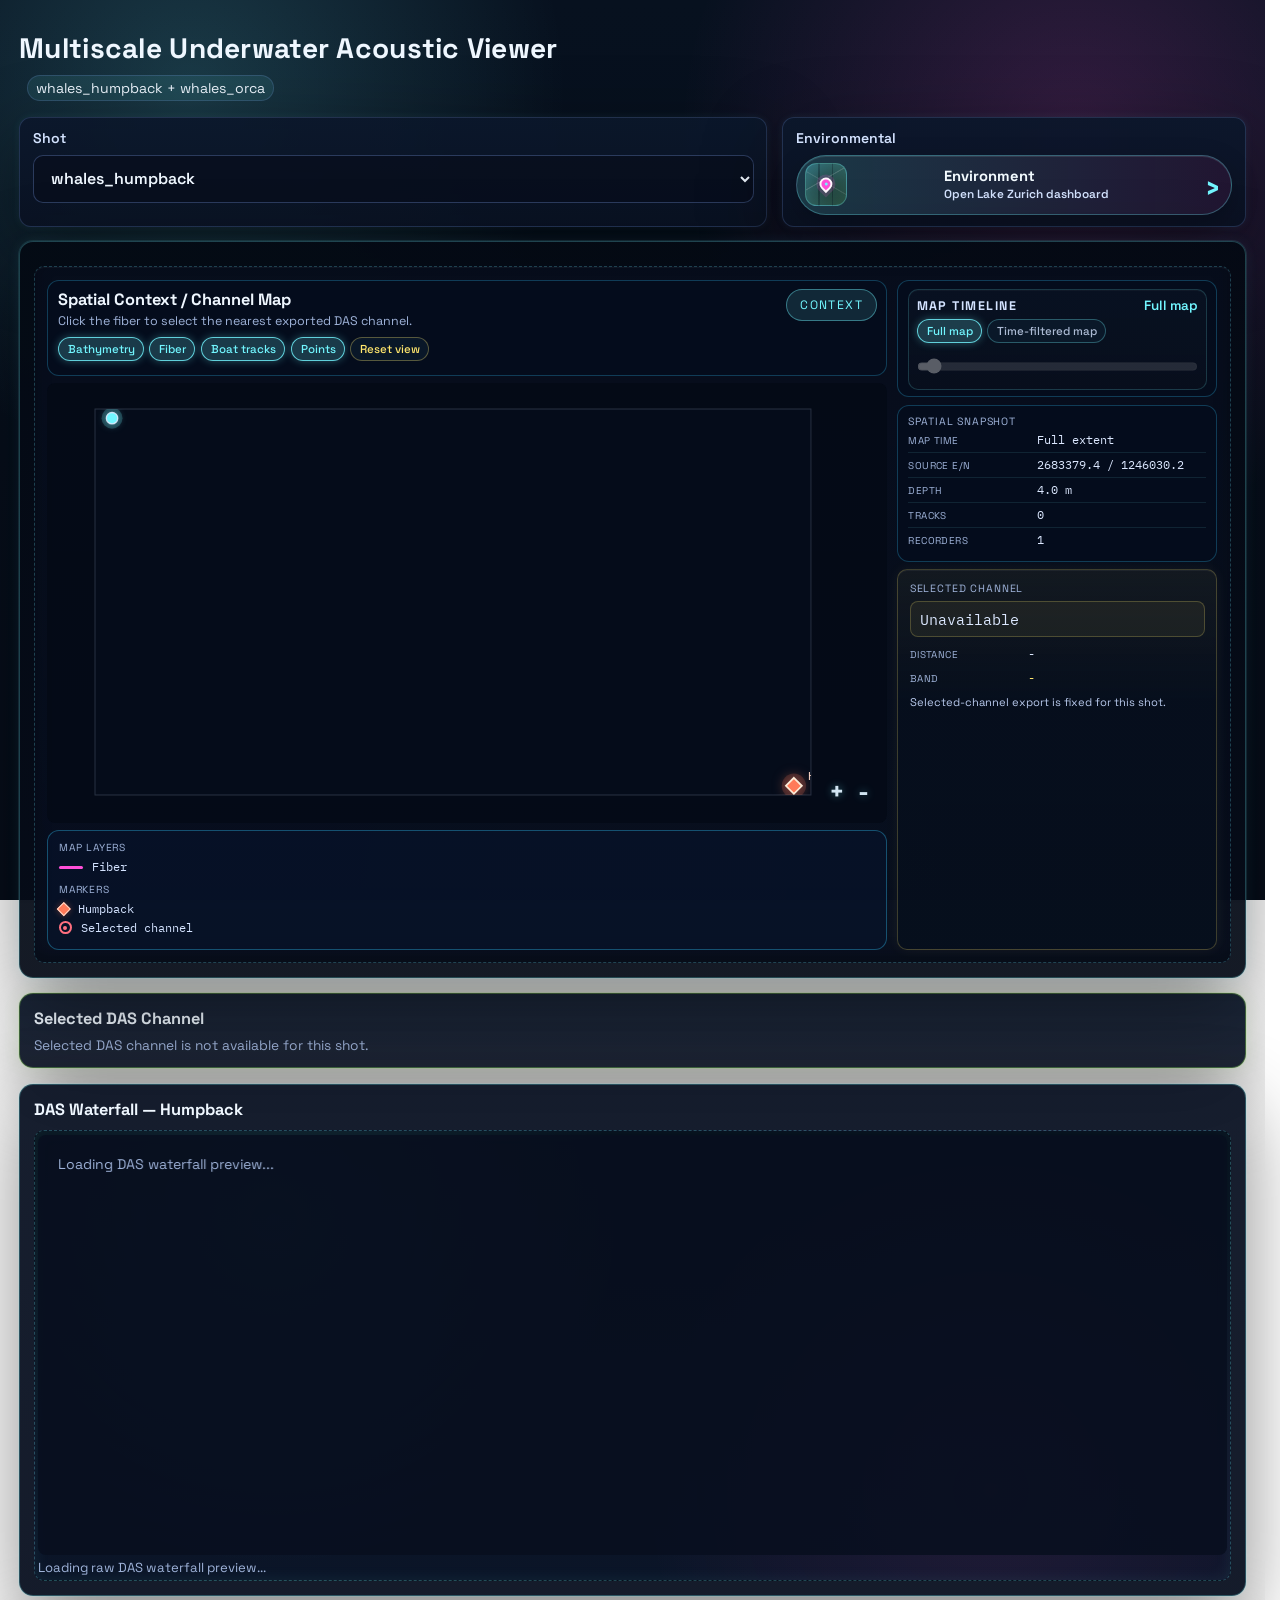
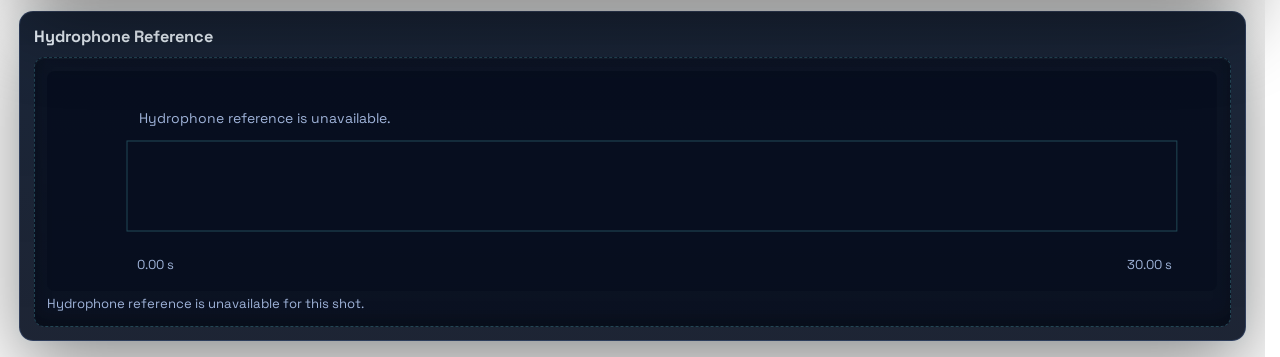
==== commit b67c6978: "feat(selch): add DAS audio playback, scrubber and cursor sync" ====
--- a/site/index.html
+++ b/site/index.html
@@ -73,8 +73,8 @@
 
       <section class="layout-grid" aria-label="Main visualization layout">
         <article class="panel panel-selected-channel" aria-labelledby="selch-heading">
-          <h2 id="selch-heading">Selected-channel DAS</h2>
-          <p id="selch-unavailable" class="selch-unavailable" hidden>Selected-channel mode not available for this shot.</p>
+          <h2 id="selch-heading">Selected DAS Channel</h2>
+          <p id="selch-unavailable" class="selch-unavailable" hidden>Selected DAS channel is not available for this shot.</p>
           <div id="selch-content" class="selch-content">
             <div id="selch-channel-wrap" class="selch-channel-wrap" hidden>
               <label for="selch-channel-select" class="selch-channel-label">Preview column</label>
@@ -104,8 +104,12 @@
                 <button type="button" id="selch-play-source-audio" class="selch-audio-btn">Play source (reference)</button>
                 <button type="button" id="selch-stop-audio" class="selch-audio-btn selch-audio-btn-muted">Stop</button>
               </div>
-            </div>
-            <p id="selch-caption" class="panel-caption">Waiting for selected-channel bundle...</p>
+              <div class="selch-audio-scrubber">
+                <input id="selch-audio-scrubber" type="range" min="0" max="1" value="0" step="0.01" aria-label="DAS playback cursor" />
+                <output id="selch-audio-scrubber-time">0.00 s</output>
+              </div>
+            </div>
+            <p id="selch-caption" class="panel-caption">Waiting for selected DAS channel...</p>
           </div>
         </article>
 
@@ -198,10 +202,10 @@
         </article>
 
         <article class="panel panel-hydro" aria-labelledby="hydro-heading">
-          <h2 id="hydro-heading">Hydrophone Support</h2>
+          <h2 id="hydro-heading">Hydrophone Reference</h2>
           <div id="hydrophone-view" class="panel-placeholder">
-            <svg id="hydro-svg" viewBox="0 0 1200 300" preserveAspectRatio="none" aria-label="Hydrophone support score"></svg>
-            <p id="hydro-caption" class="panel-caption">Waiting for hydrophone support score...</p>
+            <svg id="hydro-svg" viewBox="0 0 1200 300" preserveAspectRatio="none" aria-label="Hydrophone reference activity"></svg>
+            <p id="hydro-caption" class="panel-caption">Waiting for hydrophone reference...</p>
           </div>
         </article>
 
--- a/site/styles.css
+++ b/site/styles.css
@@ -1103,6 +1103,27 @@
   align-items: center;
 }
 
+.selch-audio-scrubber {
+  display: grid;
+  grid-template-columns: minmax(0, 1fr) auto;
+  gap: 0.7rem;
+  align-items: center;
+  margin-top: 0.6rem;
+}
+
+#selch-audio-scrubber {
+  width: 100%;
+  accent-color: #72f6ff;
+}
+
+#selch-audio-scrubber-time {
+  min-width: 4.8rem;
+  text-align: right;
+  font-family: var(--mono);
+  font-size: 0.78rem;
+  color: var(--muted);
+}
+
 .selch-audio-btn {
   font-family: inherit;
   font-size: 0.82rem;
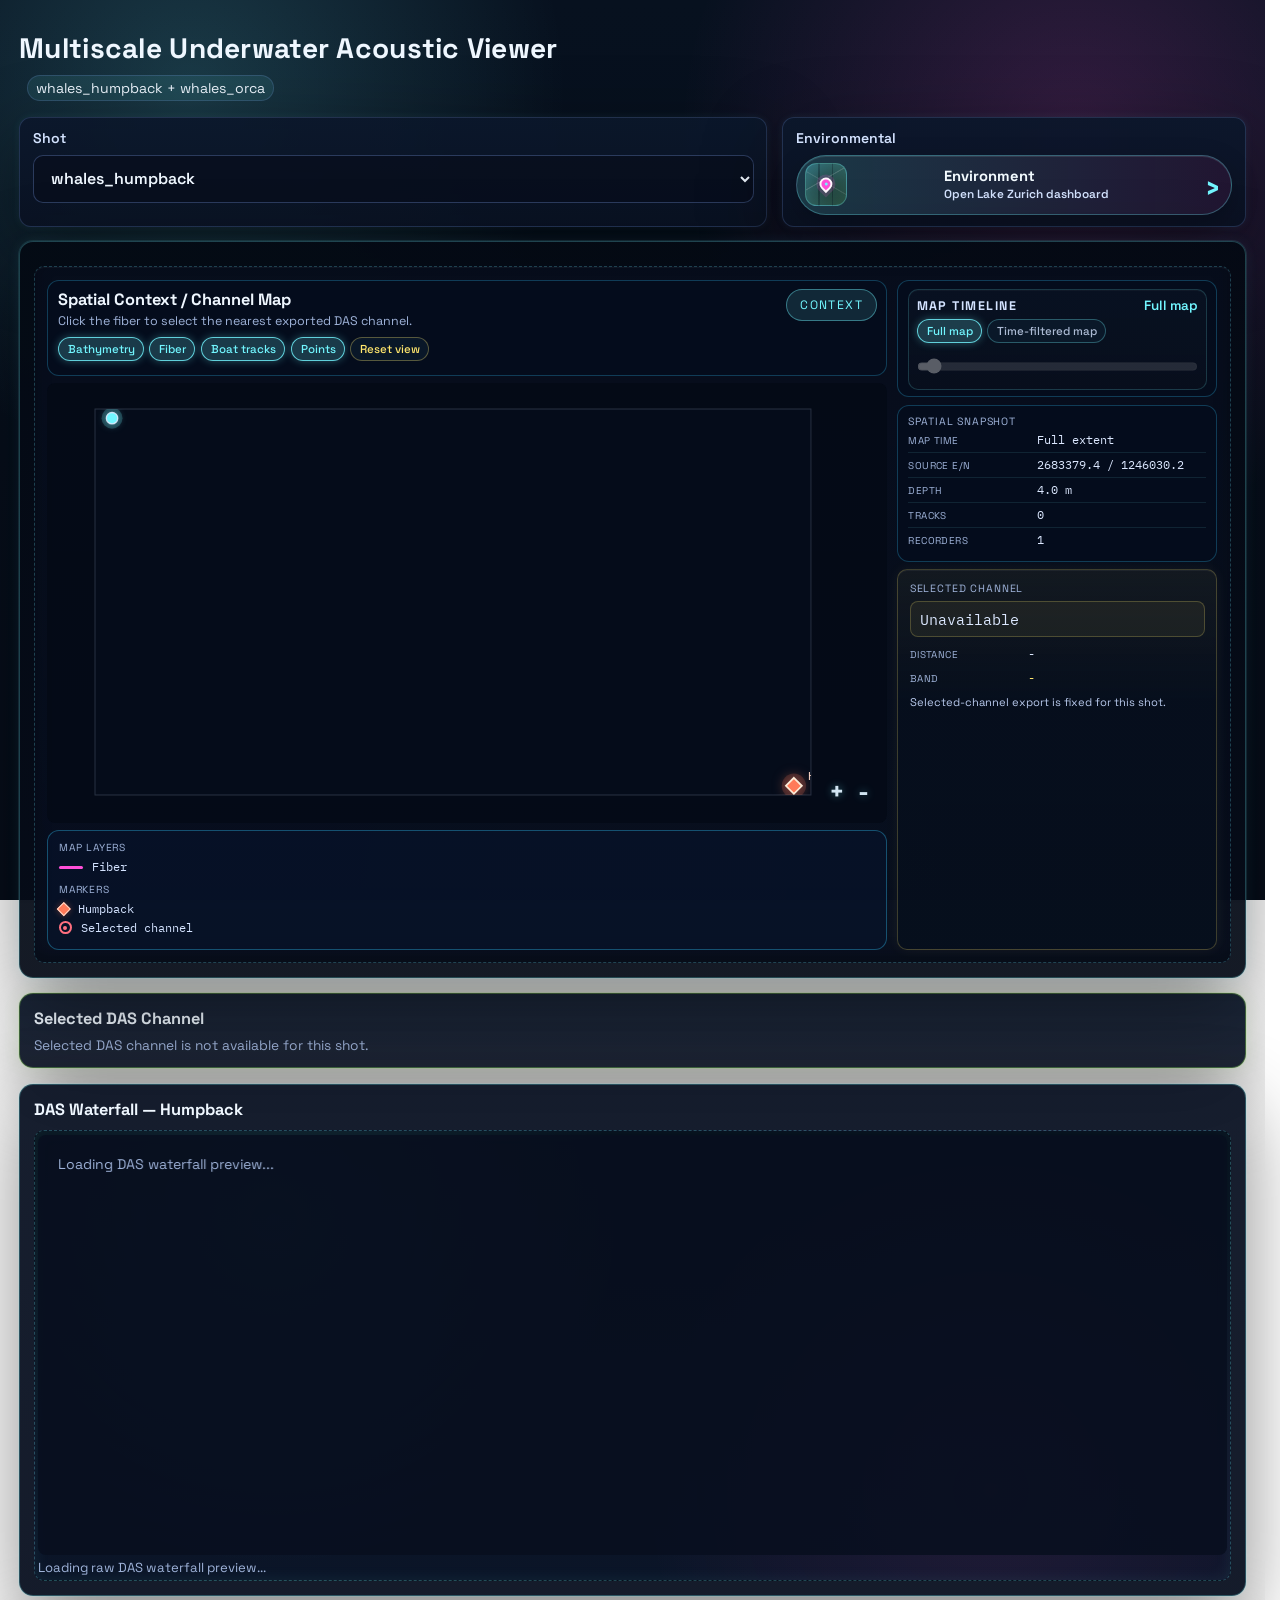
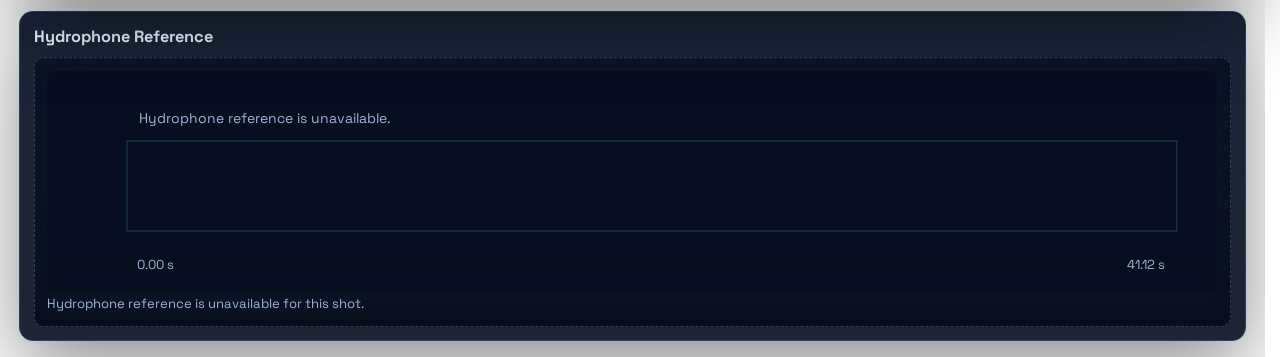
==== commit c0759096: "Polish static viewer before final submission" ====
--- a/site/index.html
+++ b/site/index.html
@@ -31,21 +31,6 @@
         </div>
 
         <div class="control-hidden" aria-hidden="true">
-          <label>Interval (seconds)</label>
-          <div class="interval-inputs">
-            <label for="interval-start" class="sr-only">Interval start</label>
-            <input id="interval-start" type="number" step="0.1" min="0" placeholder="Start" />
-            <span>to</span>
-            <label for="interval-end" class="sr-only">Interval end</label>
-            <input id="interval-end" type="number" step="0.1" min="0" placeholder="End" />
-          </div>
-          <div class="interval-actions">
-            <button id="interval-apply" type="button">Apply interval</button>
-            <button id="interval-reset" type="button">Reset to recommended</button>
-          </div>
-        </div>
-
-        <div class="control-hidden" aria-hidden="true">
           <label>Cursor State</label>
           <div class="playback-controls">
             <button id="play-btn" type="button">Play</button>
--- a/site/styles.css
+++ b/site/styles.css
@@ -164,31 +164,6 @@
   box-shadow: 0 0 0 2px rgba(114, 246, 255, 0.1), 0 0 8px rgba(114, 246, 255, 0.1);
 }
 
-.interval-inputs {
-  display: grid;
-  grid-template-columns: 1fr auto 1fr;
-  gap: 0.4rem;
-  align-items: center;
-}
-
-.interval-inputs span {
-  color: var(--muted);
-  font-size: 0.9rem;
-  font-weight: 500;
-}
-
-.interval-actions {
-  margin-top: 0.48rem;
-  display: flex;
-  gap: 0.42rem;
-  flex-wrap: wrap;
-}
-
-.interval-actions button {
-  padding: 0.36rem 0.62rem;
-  font-size: 0.79rem;
-}
-
 .playback-controls {
   display: flex;
   align-items: center;
